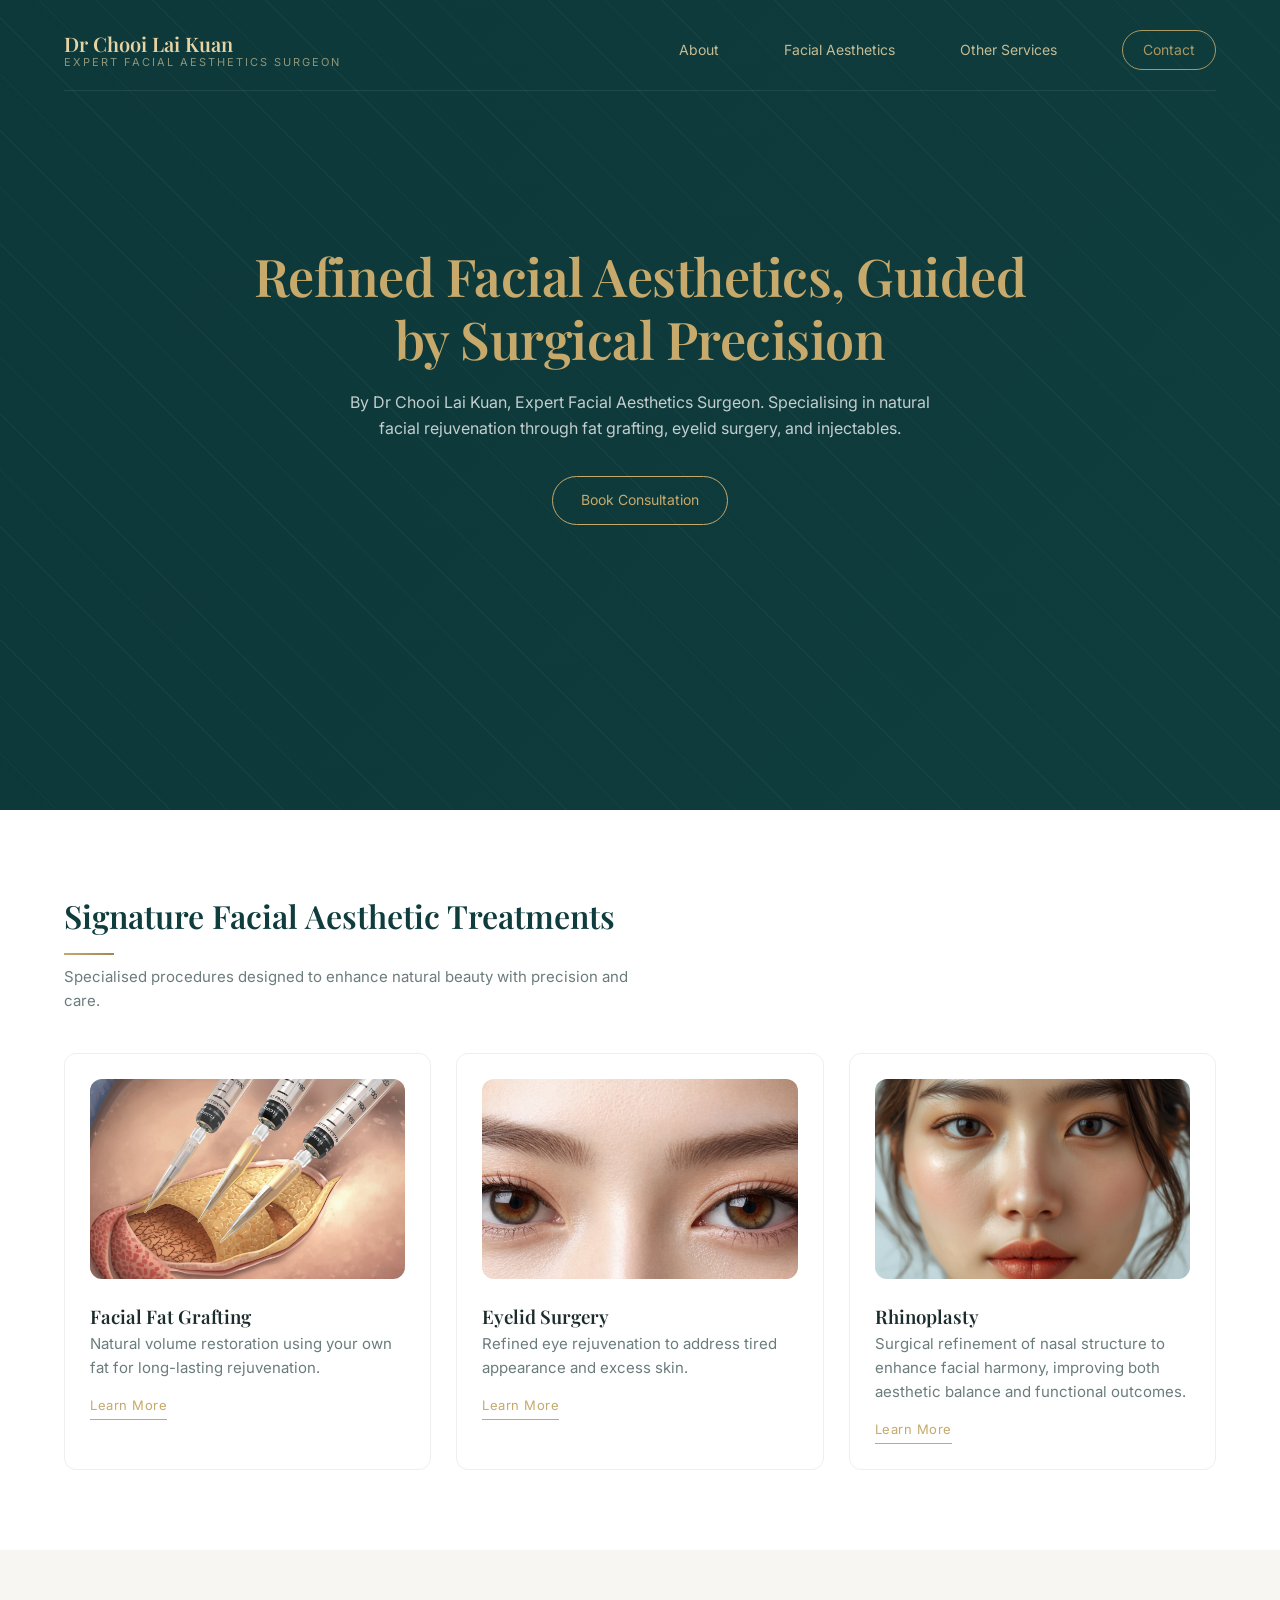
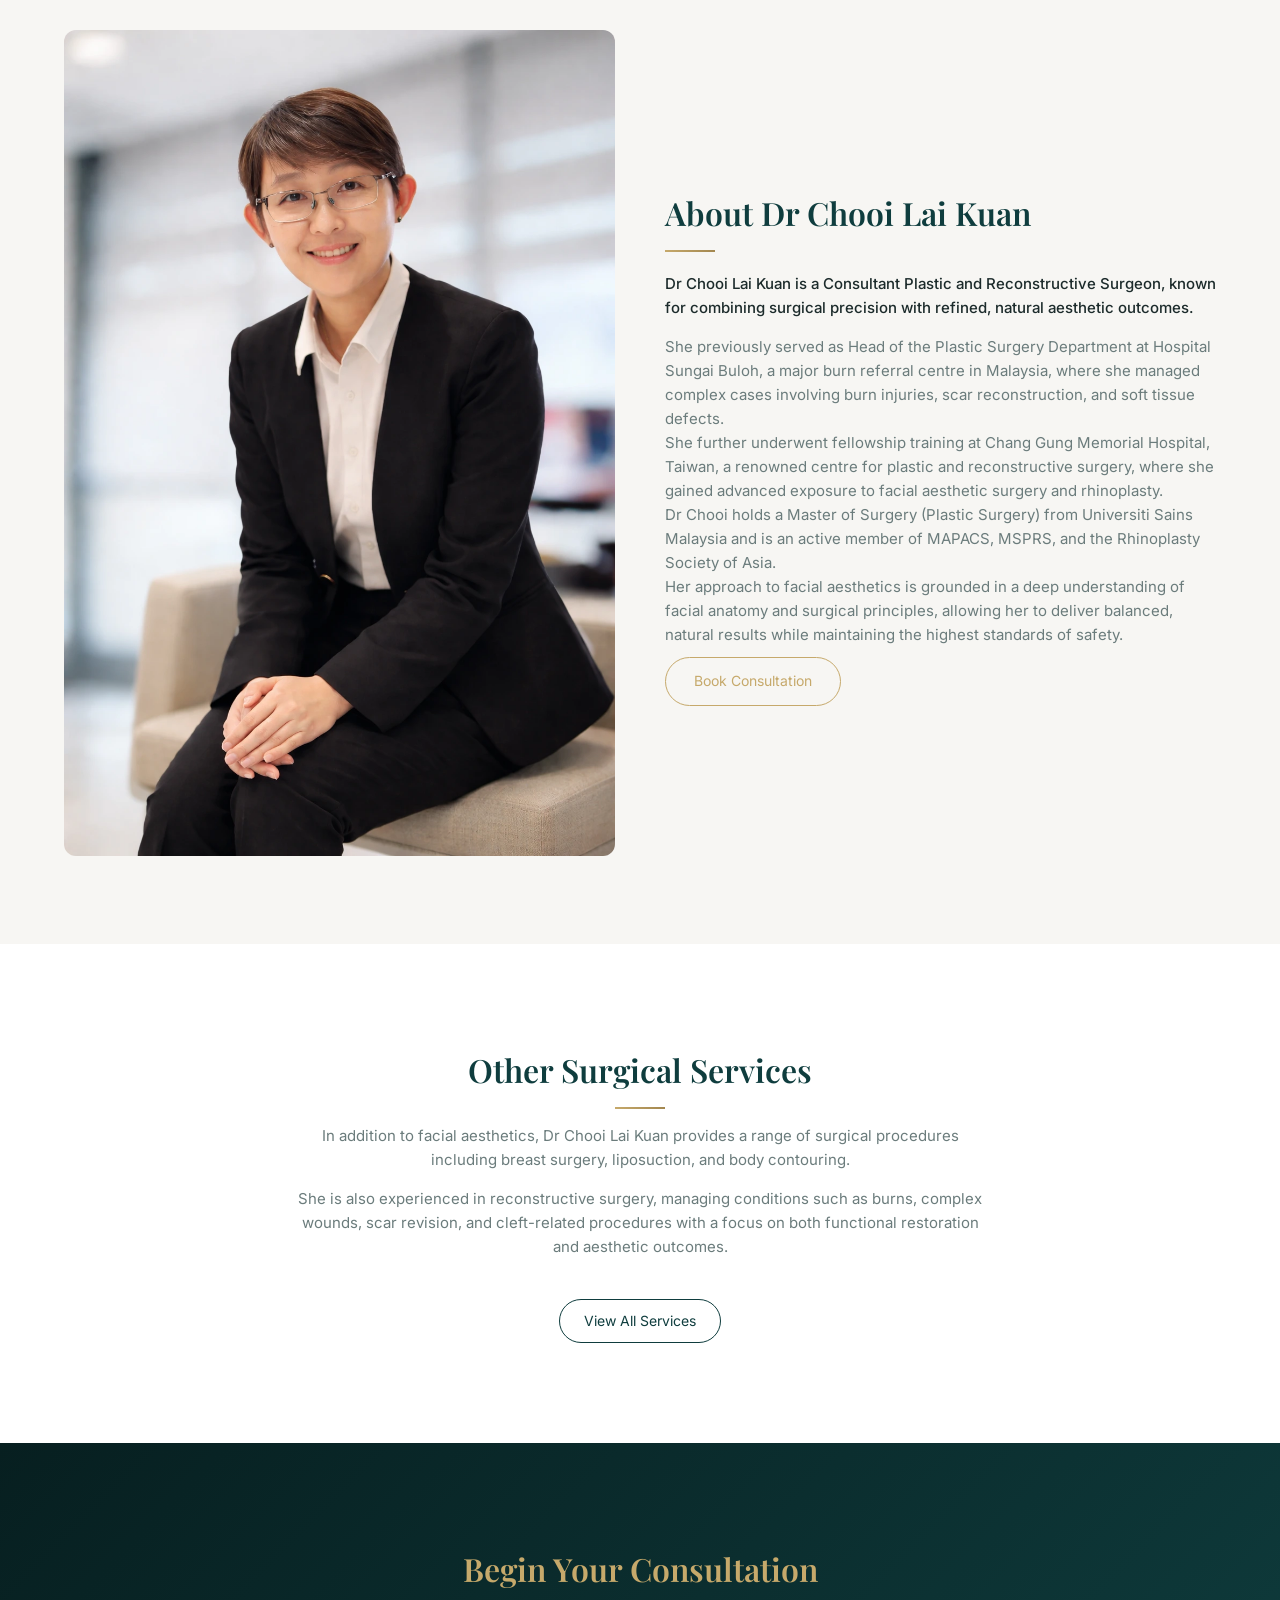
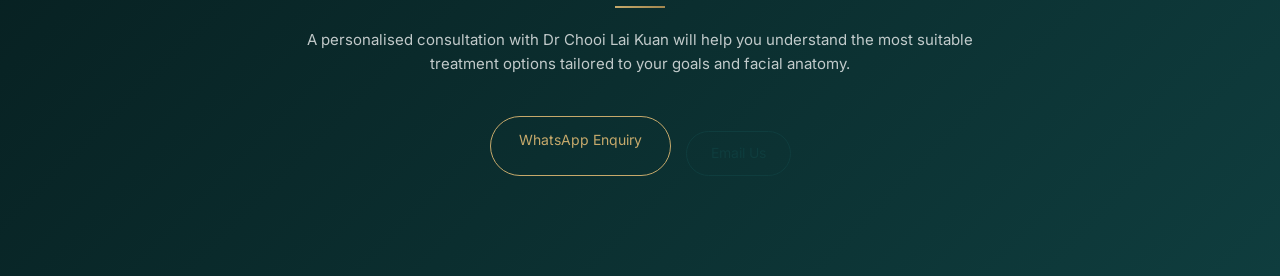
==== index.html @ 2c43bcfa "Update index.html" ====
<!DOCTYPE html>
<html lang="en">
<head>
  <meta charset="UTF-8">
  <meta name="viewport" content="width=device-width, initial-scale=1.0">

  <title>Dr Chooi Lai Kuan | Facial Aesthetics Surgeon</title>

  <!-- Google Fonts -->
  <link href="https://fonts.googleapis.com/css2?family=Playfair+Display:wght@600;700&family=Inter:wght@300;400;500;600&display=swap" rel="stylesheet">

  <!-- CSS -->
  <link rel="stylesheet" href="style.css">
</head>

<body>

  <!-- ===== NAVBAR ===== -->
  <header class="navbar">
  <div class="container nav-inner">

    <div class="logo">
      <span class="brand-name">Dr Chooi Lai Kuan</span>
      <span class="brand-title">Expert Facial Aesthetics Surgeon</span>
    </div>

    <nav class="nav-links">
      <a href="#about">About</a>
      <a href="#facial">Facial Aesthetics</a>
      <a href="#services">Other Services</a>
      <a href="#contact" class="nav-btn">Contact</a>
    </nav>

  </div>
</header>

  <!-- ===== HERO ===== -->
  <section class="hero">
    <div class="container hero-content">
      <h1>Refined Facial Aesthetics, Guided by Surgical Precision</h1>
      <p>
        By Dr Chooi Lai Kuan, Expert Facial Aesthetics Surgeon. 
        Specialising in natural facial rejuvenation through fat grafting, 
        eyelid surgery, and injectables.
      </p>
      <a href="#contact" class="btn">Book Consultation</a>
    </div>
  </section>

  <!-- ===== SIGNATURE TREATMENTS ===== -->
  <section class="section section-light" id="facial">
    <div class="container">

      <h2>Signature Facial Aesthetic Treatments</h2>
      <p class="section-subtitle">
        Specialised procedures designed to enhance natural beauty with precision and care.
      </p>

      <div class="services">

        <div class="service-card">
<img src="AZ1wItv1YDgEQt5_IeDajw-AZ1wItv14oSm-Ntc1HdIjg.webp" class="img-fat">
          <h3>Facial Fat Grafting</h3>
          <p>Natural volume restoration using your own fat for long-lasting rejuvenation.</p>
            <a href="fatgraft.html" class="service-btn">Learn More</a>
        </div>

        <div class="service-card">
<img src="8EC9A2B1-2097-463C-82BF-CA7E95CD56A9.webp" 
     alt="Eyelid Surgery" 
     class="img-eyelid">
          <h3>Eyelid Surgery</h3>
          <p>Refined eye rejuvenation to address tired appearance and excess skin.</p>
            <a href="eyelid.html" class="service-btn">Learn More</a>
        </div>

        <div class="service-card">
  <img src="Asian female model nose.webp.png" alt="Rhinoplasty">

  <h3>Rhinoplasty</h3>

  <p>
    Surgical refinement of nasal structure to enhance facial harmony, 
    improving both aesthetic balance and functional outcomes.
  </p>

  <a href="rhinoplasty.html" class="service-btn">Learn More</a>
</div>

      </div>

    </div>
  </section>

<section class="section section-soft" id="about">
  <div class="container doctor-section">

    <div class="doctor-image">
      <img src="225BFDF0-3AAA-4766-9A1F-D3FA7B750352.webp" alt="Dr Chooi Lai Kuan">
    </div>

    <div class="doctor-content">
      <h2>About Dr Chooi Lai Kuan</h2>

<p class="doctor-intro">
  Dr Chooi Lai Kuan is a Consultant Plastic and Reconstructive Surgeon, 
  known for combining surgical precision with refined, natural aesthetic outcomes.
</p>

<p>
  She previously served as Head of the Plastic Surgery Department at Hospital 
  Sungai Buloh, a major burn referral centre in Malaysia, where she managed 
  complex cases involving burn injuries, scar reconstruction, and soft tissue defects.
</p>

<p>
  She further underwent fellowship training at Chang Gung Memorial Hospital, Taiwan, 
  a renowned centre for plastic and reconstructive surgery, where she gained advanced 
  exposure to facial aesthetic surgery and rhinoplasty.
</p>

<p>
  Dr Chooi holds a Master of Surgery (Plastic Surgery) from Universiti Sains Malaysia 
  and is an active member of MAPACS, MSPRS, and the Rhinoplasty Society of Asia.
</p>

<p>
  Her approach to facial aesthetics is grounded in a deep understanding of facial 
  anatomy and surgical principles, allowing her to deliver balanced, natural results 
  while maintaining the highest standards of safety.
</p>

      <a href="#contact" class="btn">Book Consultation</a>
    </div>

  </div>
</section>

<section class="section section-light" id="services">
  <div class="container">

    <h2>Other Surgical Services</h2>

    <p class="section-subtitle">
      In addition to facial aesthetics, Dr Chooi Lai Kuan provides a range of 
      surgical procedures including breast surgery, liposuction, and body contouring.
    </p>

    <p class="section-subtitle">
      She is also experienced in reconstructive surgery, managing conditions such as 
      burns, complex wounds, scar revision, and cleft-related procedures with a focus 
      on both functional restoration and aesthetic outcomes.
    </p>

    <a href="services.html" class="btn-outline">View All Services</a>

  </div>
</section>

  <section class="cta-section" id="contact">
  <div class="container cta-content">

    <h2>Begin Your Consultation</h2>

    <p>
      A personalised consultation with Dr Chooi Lai Kuan will help you understand 
      the most suitable treatment options tailored to your goals and facial anatomy.
    </p>

    <div class="cta-buttons">
<a href="https://wa.me/60182432682" class="btn">WhatsApp Enquiry</a>
      <a href="mailto:clinic@email.com" class="btn-outline">Email Us</a>
    </div>

  </div>
</section>

  
</body>
</html>
---- style.css ----
/* =========================
   GLOBAL RESET
========================= */
* {
  margin: 0;
  padding: 0;
  box-sizing: border-box;
}

body {
  font-family: 'Inter', sans-serif;
  color: #2b2b2b;
  background-color: #faf9f7;
  line-height: 1.6;
}

/* =========================
   COLOR SYSTEM
========================= */
:root {
  --primary: #0f3d3e;   /* dark teal */
  --accent: #c6a96b;    /* soft gold */
  --accent-dark: #a3874f;
  --secondary: #f7f6f3; /* warm light background */
  --text-dark: #1c2b2b;
  --text-light: #6b7c7c;
  --white: #ffffff;
}

/* =========================
   TYPOGRAPHY
========================= */
h1, h2, h3 {
  font-family: 'Playfair Display', serif;
  font-weight: 600;
  color: var(--text-dark);
}

h1 {
  font-size: 42px;
  letter-spacing: -0.5px;
}

h2 {
  font-family: 'Playfair Display', serif;
  font-size: 32px;
  font-weight: 600;
  color: var(--primary);
  margin-bottom: 10px;
  position: relative;
}

h2::after {
  content: "";
  width: 50px;
  height: 2px;
  background: linear-gradient(90deg, #c6a96b, #a3874f);
  display: block;
  margin-top: 12px;
}

p {
  font-size: 15px;
  color: var(--text-light);
}

/* =========================
   CONTAINER
========================= */
.container {
  width: 90%;
  max-width: 1200px;
  margin: auto;
}

/* =========================
   LOGO BRANDING
========================= */
.logo {
  display: flex;
  flex-direction: column;
  line-height: 1.2;
}

.brand-name {
  font-family: 'Playfair Display', serif;
  font-size: 20px;
  font-weight: 600;
}

.brand-title {
  font-size: 11px;
  letter-spacing: 2px;
  color: var(--text-light);
  text-transform: uppercase;
}



/* =========================
   NAVBAR (CLEAN VERSION)
========================= */
.navbar {
  position: absolute;
  top: 0;
  width: 100%;
  z-index: 10;
  padding: 10px 0;
}
/* NAV INNER */
.nav-inner {
  display: flex;
  align-items: center;
  justify-content: space-between;
  padding: 20px 0;
  border-bottom: 1px solid rgba(255,255,255,0.08);
}

/* LOGO */
.brand-name {
  color: #e5d3a3;
}

.brand-title {
  color: rgba(229,211,163,0.6);
}

/* PUSH NAV TO RIGHT */
.nav-links {
  margin-left: auto;
  display: flex;
  align-items: center;
  gap: 30px;
}
/* SPACING */
.nav-links a {
  margin-left: 35px;
  text-decoration: none;
  font-size: 14px;
  color: #e5d3a3;
  position: relative;
  transition: 0.3s;
     opacity: 0.85;
}

.nav-btn {
  padding: 8px 20px;
  border: 1px solid #c6a96b;
  border-radius: 25px;
  color: #c6a96b !important;
}


.nav-btn:hover {
  background: #c6a96b;
  color: #0f3d3e !important;
}

/* HOVER LINE */
.nav-links a::after {
  content: "";
  position: absolute;
  width: 0;
  height: 1px;
  background: #c6a96b;
  bottom: -5px;
  left: 0;
  transition: 0.3s;
}

.nav-links a:hover::after {
  width: 100%;
}
   .nav-links a:hover {
  color: #c6a96b;
  opacity: 1;
}

/* =========================
   HERO SECTION
========================= */

.hero {
  position: relative;
  height: 90vh;
  background: linear-gradient(
    135deg,
    #071f20,
    #0f3d3e
  );
  display: flex;
  align-items: center;
  justify-content: center; /* ADD THIS */
  text-align: center;      /* ADD THIS */
}

.hero::before {
  content: "";
  position: absolute;
  width: 100%;
  height: 100%;
  background: linear-gradient(
    rgba(15, 61, 62, 0.85),
    rgba(15, 61, 62, 0.75)
  );
  top: 0;
  left: 0;
  z-index: 1;
}

.hero::after {
  content: "";
  position: absolute;
  width: 100%;
  height: 100%;
  background: repeating-linear-gradient(
    45deg,
    rgba(255,255,255,0.03),
    rgba(255,255,255,0.03) 1px,
    transparent 1px,
    transparent 40px
  );
  top: 0;
  left: 0;
  z-index: 2;
}

.hero-content {
  position: relative;
  z-index: 3;
  max-width: 800px;
  margin: 0 auto;
  transform: translateY(-20px);
}

.hero h1 {
  color: #c6a96b;
  font-size: 52px;
  line-height: 1.2;
  margin-bottom: 20px;
}

.hero p {
  color: rgba(255,255,255,0.75);
  font-size: 16px;
  max-width: 600px;
  margin: 0 auto 25px;
}

@keyframes fadeUp {
  from {
    opacity: 0;
    transform: translateY(20px);
  }
  to {
    opacity: 1;
    transform: translateY(0);
  }
}

/* =========================
   BUTTONS
========================= */
.btn {
  display: inline-block;
  padding: 12px 28px;
  border: 1px solid #c6a96b;
  color: #c6a96b;
  text-decoration: none;
  border-radius: 30px;
  font-size: 14px;
  transition: 0.3s ease;
  margin-top: 10px;
}
.btn:hover {
  background: #c6a96b;
  color: #0f3d3e;
}
.btn-outline {
  display: inline-block;
  margin-top: 25px;
  padding: 10px 24px;
  border: 1px solid var(--primary);
  color: var(--primary);
  text-decoration: none;
  border-radius: 25px;
  font-size: 14px;
  transition: 0.3s;
}

.btn-outline:hover {
  background: var(--primary);
  color: white;
}

/* =========================
   SECTION
========================= */
.section {
  padding: 80px 0;
}

.section-light {
  background: var(--white);
}

.section-soft {
  background: var(--secondary);
}

.section-subtitle {
  max-width: 600px;
  margin-top: 10px;
  color: var(--text-light);
}

.doctor-section {
  display: grid;
  grid-template-columns: 1fr 1fr;
  gap: 50px;
  align-items: center;
}

/* IMAGE */
.doctor-image img {
  width: 100%;
  border-radius: 12px;
}

/* TEXT */
.doctor-content h2 {
  margin-bottom: 20px;
}

.doctor-intro {
  font-weight: 500;
  color: var(--text-dark);
  margin-bottom: 15px;
}

/* =========================
   SERVICES
========================= */
.services {
  display: grid;
  grid-template-columns: repeat(3, 1fr);
  gap: 25px;
  margin-top: 40px;
}

.service-card {
  background: white;
  padding: 25px;
  border-radius: 12px;
  transition: all 0.3s ease;
  border: 1px solid #eee;
  cursor: pointer;
  overflow: hidden;
  text-align: left;
}

.service-card h3 {
  margin-top: 15px;
}

.service-card:hover {
  transform: translateY(-5px);
     box-shadow: 0 10px 30px rgba(0,0,0,0.05);
}

.service-card img {
  width: 100%;
  height: 200px;
  object-fit: cover;
  border-radius: 12px;
}

.img-eyelid {
  object-position: center 35%;
  height: 180px;
}

.img-fat {
  object-position: center;
}

#services {
  text-align: center;
  padding: 100px 0;
}

#services .section-subtitle {
  max-width: 700px;
  margin: 15px auto;
}

.service-btn {
  display: inline-block;
  margin-top: 15px;
  font-size: 13px;
  letter-spacing: 0.5px;
  color: #c6a96b;
  text-decoration: none;
  border-bottom: 1px solid #c6a96b;
  padding-bottom: 3px;
  transition: 0.3s;
}

.service-btn:hover {
  opacity: 0.7;
}

#services .btn-outline {
  display: inline-block;
  margin-top: 25px;
}
#services .container {
  text-align: center;
}

#services h2::after {
  margin-left: auto;
  margin-right: auto;
}

#services p {
  max-width: 700px;
  margin-left: auto;
  margin-right: auto;
}

.service-link {
  text-decoration: none;
  color: inherit;
  display: block;
}

/* HOVER EFFECT (premium feel) */
.service-link:hover .service-card {
  transform: translateY(-6px);
  box-shadow: 0 15px 35px rgba(0,0,0,0.08);
}

/* =========================
   IMAGE CARD (Before/After)
========================= */
.image-card img {
  width: 100%;
  border-radius: 12px;
}

/* =========================
   TESTIMONIALS
========================= */
.testimonial {
  background: white;
  padding: 25px;
  border-radius: 12px;
  font-style: italic;
}

.cta-section {
  background: linear-gradient(135deg, #071f20, #0f3d3e);
  padding: 100px 0;
  text-align: center;
  color: white;
}

.cta-content {
  max-width: 700px;
  margin: auto;
}

.cta-section h2 {
  color: #c6a96b;
}

.cta-section h2::after {
  margin-left: auto;
  margin-right: auto;
}

.cta-section p {
  color: rgba(255,255,255,0.75);
  margin: 20px 0 30px;
}

/* BUTTON GROUP */
.cta-buttons {
  display: flex;
  justify-content: center;
  gap: 15px;
  flex-wrap: wrap;
}

@media (max-width: 768px) {

  /* HERO TEXT */
  .hero h1 {
    font-size: 32px;
  }

  .hero p {
    font-size: 14px;
  }

  /* NAVBAR */
  .nav-inner {
    flex-direction: column;
    gap: 10px;
  }

  .nav-links {
    flex-wrap: wrap;
    justify-content: center;
    gap: 15px;
  }

  .nav-links a {
    margin-left: 0;
  }

  /* SERVICES → STACK */
  .services {
    grid-template-columns: 1fr;
  }

  /* ABOUT SECTION → STACK */
  .doctor-section {
    grid-template-columns: 1fr;
    gap: 30px;
  }

  /* IMAGE SIZE */
  .service-card img {
    height: 180px;
  }

  /* SECTION SPACING */
  .section {
    padding: 60px 0;
  }

}

@media (max-width: 480px) {

  .hero h1 {
    font-size: 26px;
  }

  .hero-content {
    padding: 0 10px;
  }

  h2 {
    font-size: 24px;
  }

  .btn, .btn-outline {
    font-size: 13px;
    padding: 10px 20px;
  }

}

/* =========================
   FOOTER
========================= */
.footer {
  padding: 40px 0;
  text-align: center;
  font-size: 13px;
  background: #f4f2ef;
}
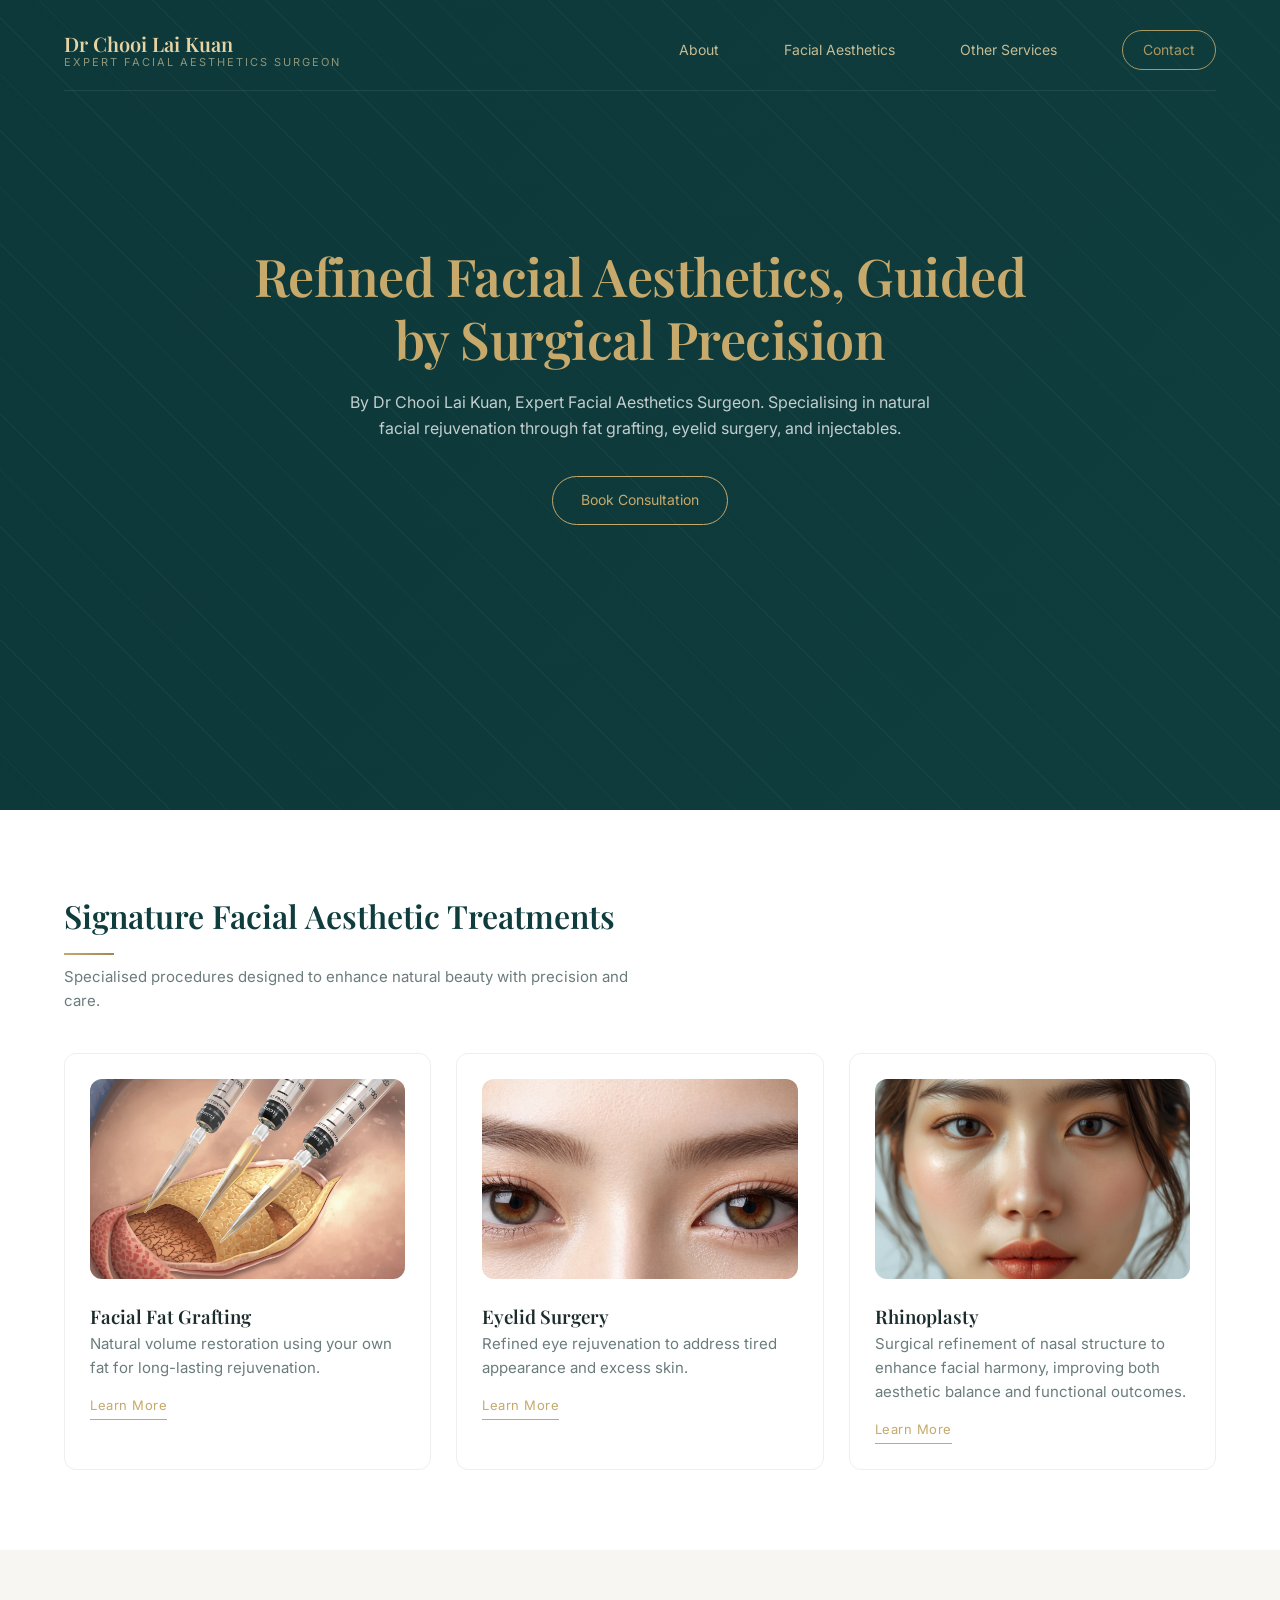
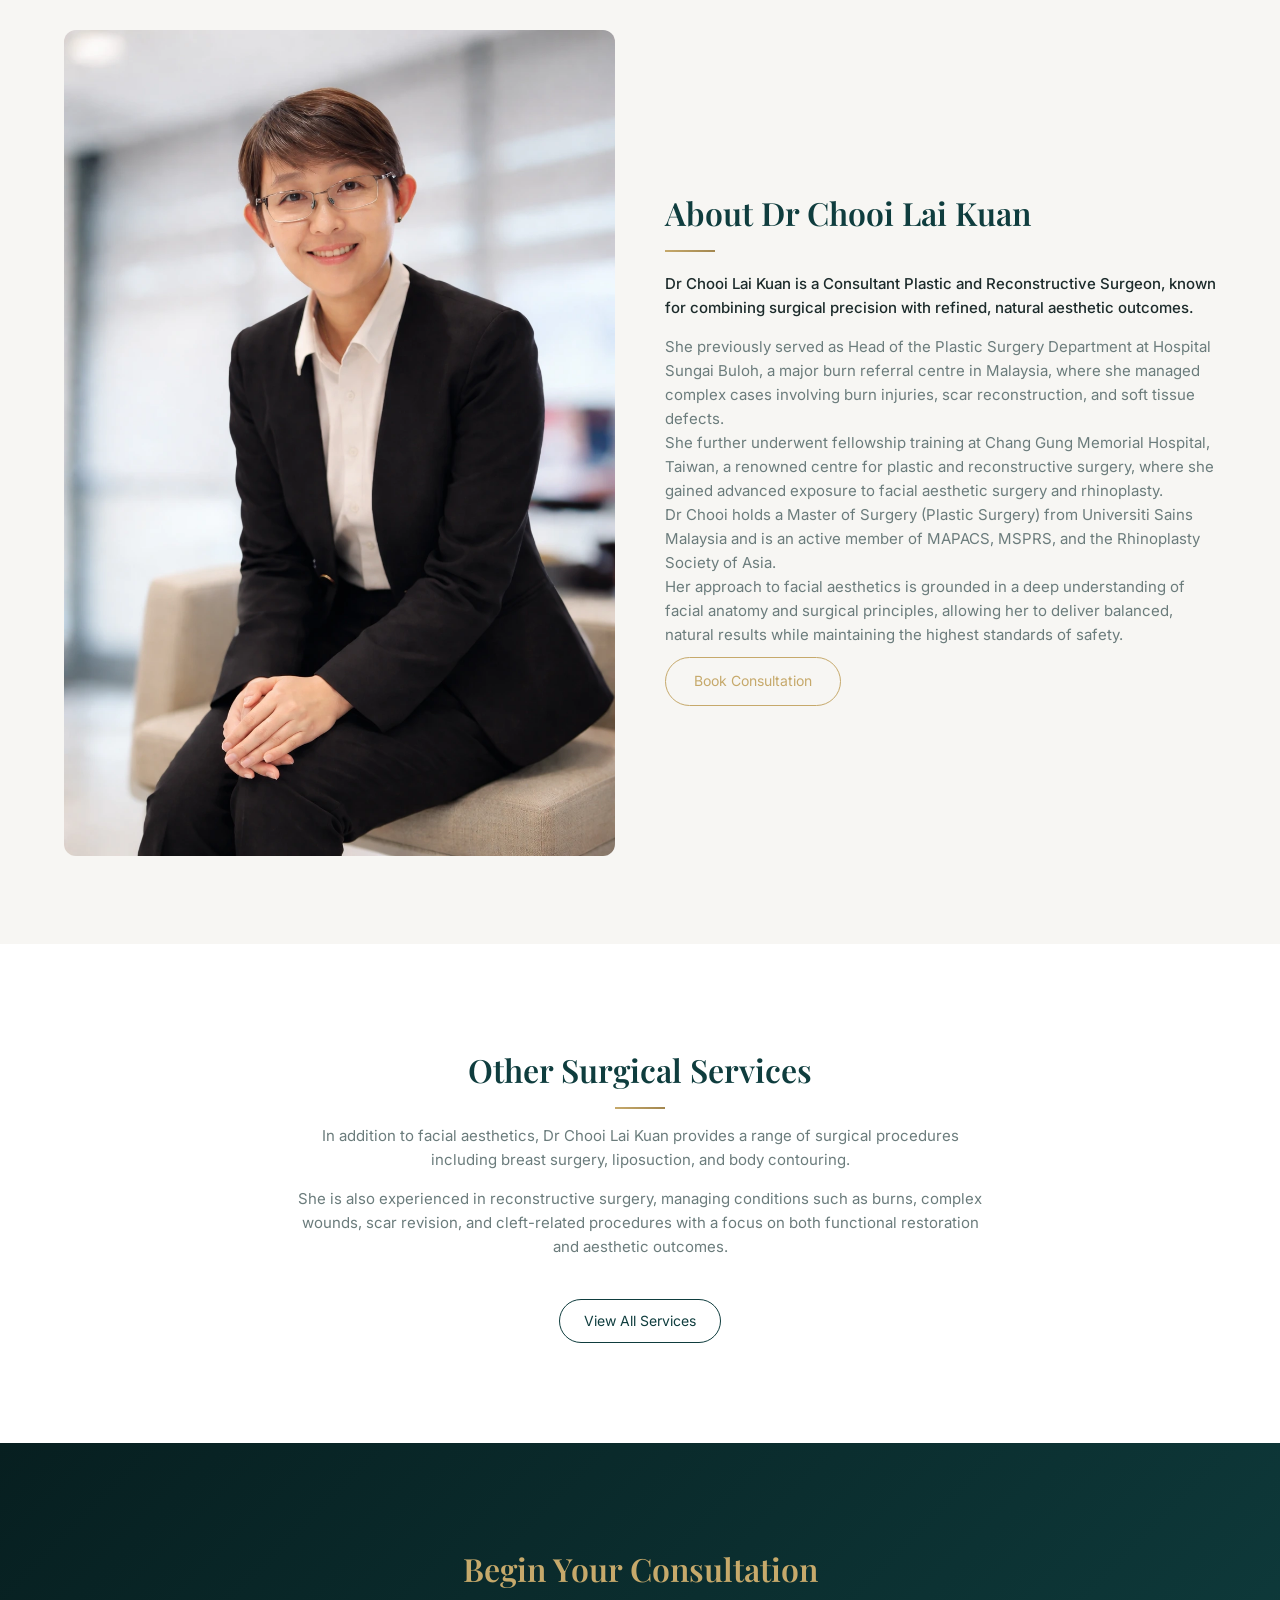
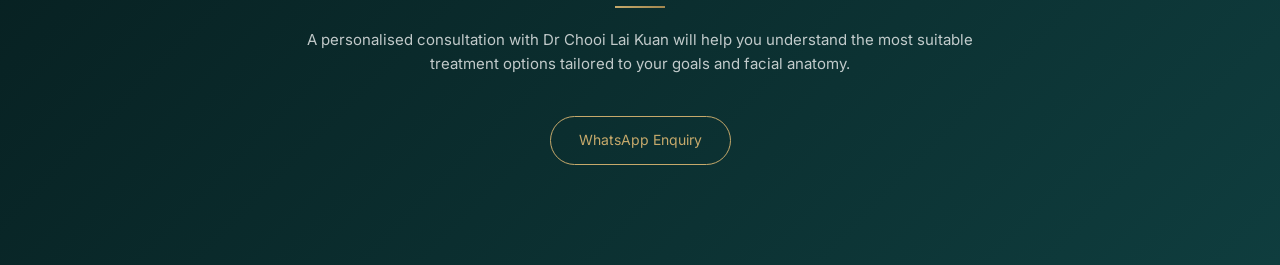
==== commit 91ca1806: "Update index.html" ====
--- a/index.html
+++ b/index.html
@@ -169,7 +169,6 @@
 
     <div class="cta-buttons">
 <a href="https://wa.me/60182432682" class="btn">WhatsApp Enquiry</a>
-      <a href="mailto:clinic@email.com" class="btn-outline">Email Us</a>
     </div>
 
   </div>
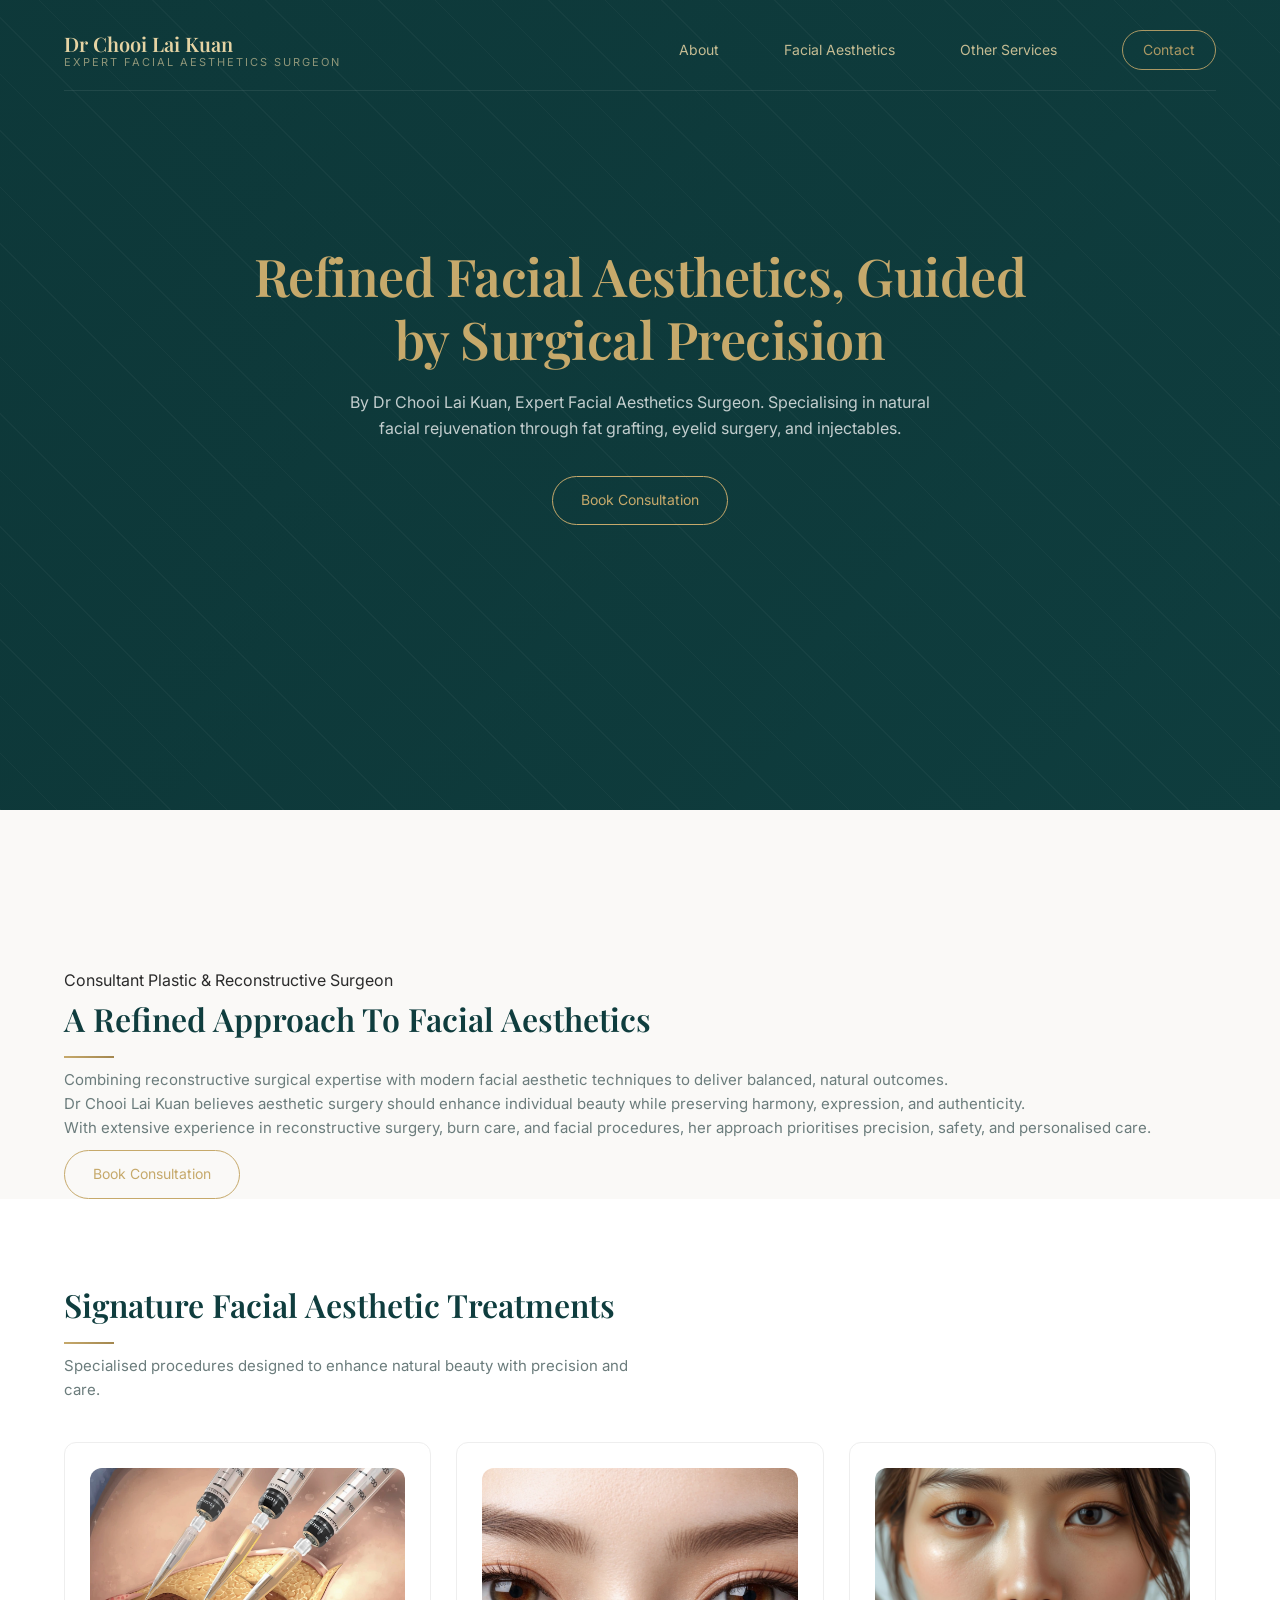
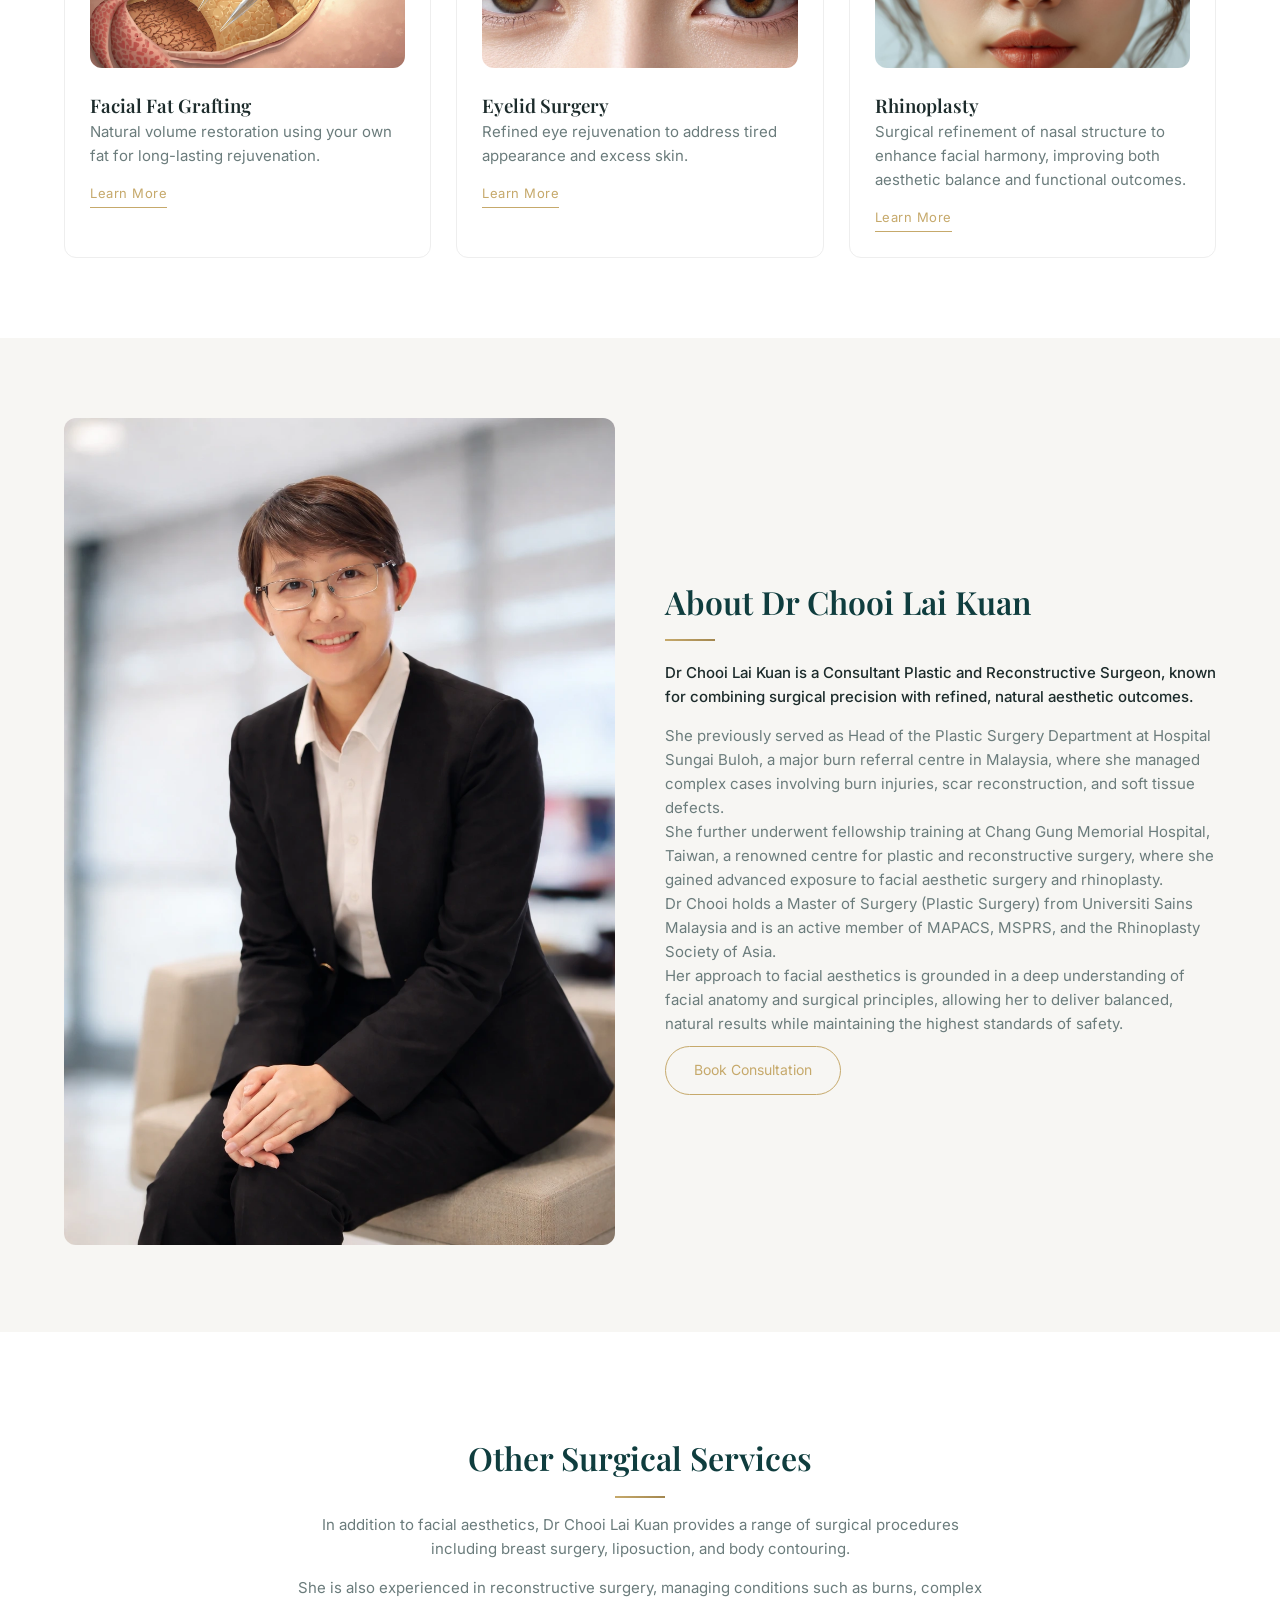
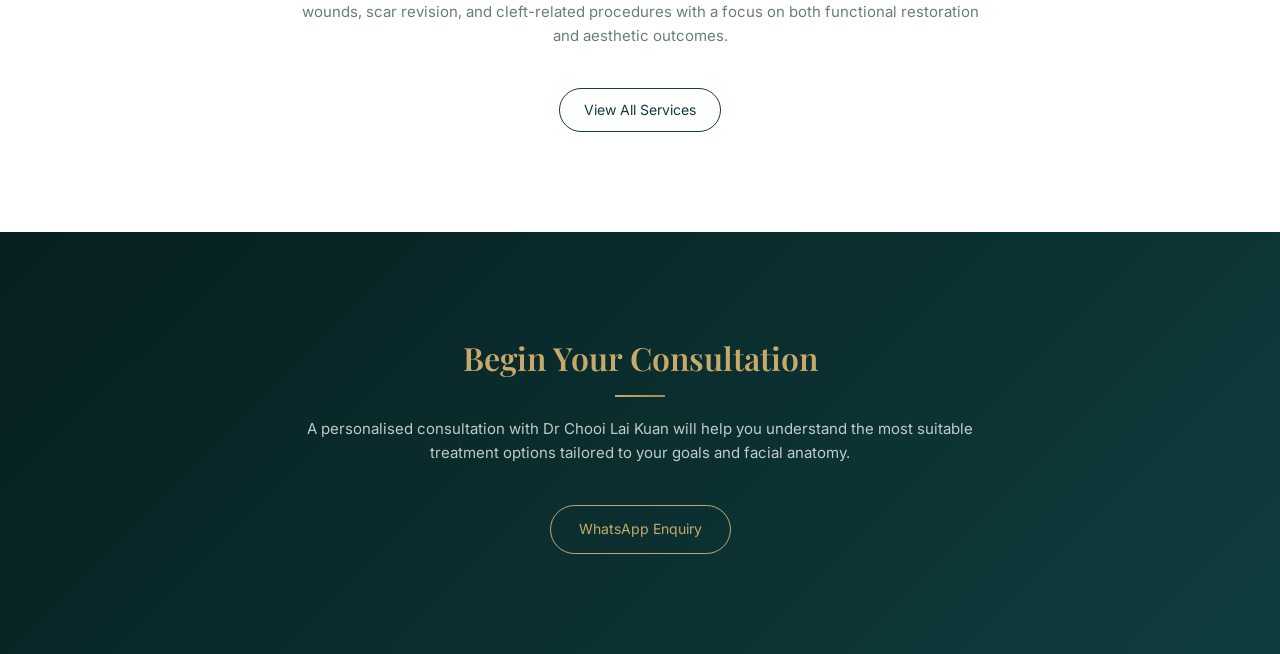
==== commit 744801a0: "Update index.html" ====
--- a/index.html
+++ b/index.html
@@ -47,6 +47,54 @@
     </div>
   </section>
 
+  <!-- ===== INTRO VIDEO SECTION ===== -->
+<section class="intro-video-section">
+
+  <div class="container intro-video-grid">
+
+    <!-- VIDEO -->
+    <div class="intro-video-wrapper">
+
+      <video autoplay muted loop playsinline>
+        <source src="meet-dr-chooi.mp4" type="video/mp4">
+      </video>
+
+    </div>
+
+    <!-- CONTENT -->
+    <div class="intro-video-content">
+
+      <span class="intro-tag">
+        Consultant Plastic & Reconstructive Surgeon
+      </span>
+
+      <h2>
+        A Refined Approach To
+        Facial Aesthetics
+      </h2>
+
+      <p class="intro-highlight">
+        Combining reconstructive surgical expertise with modern facial aesthetic techniques to deliver balanced, natural outcomes.
+      </p>
+
+      <p>
+        Dr Chooi Lai Kuan believes aesthetic surgery should enhance individual beauty while preserving harmony, expression, and authenticity.
+      </p>
+
+      <p>
+        With extensive experience in reconstructive surgery, burn care, and facial procedures, her approach prioritises precision, safety, and personalised care.
+      </p>
+
+      <a href="#contact" class="btn">
+        Book Consultation
+      </a>
+
+    </div>
+
+  </div>
+
+</section>
+
   <!-- ===== SIGNATURE TREATMENTS ===== -->
   <section class="section section-light" id="facial">
     <div class="container">
--- a/style.css
+++ b/style.css
@@ -440,7 +440,32 @@
   transform: translateY(-6px);
   box-shadow: 0 15px 35px rgba(0,0,0,0.08);
 }
-
+.fat-image {
+  text-align: center;
+  margin: 40px 0 50px;
+}
+
+.fat-image img {
+  width: 100%;
+  max-width: 700px; /* match grid width */
+  border-radius: 16px;
+  box-shadow: 0 15px 40px rgba(0,0,0,0.06);
+}
+
+.fat-grid {
+  display: grid;
+  grid-template-columns: repeat(2, 1fr);
+  gap: 20px;
+  max-width: 700px;
+  margin: 0 auto;
+}
+
+.fat-item {
+  background: white;
+  padding: 20px; /* slightly tighter */
+  border-radius: 12px;
+  border: 1px solid #eee;
+}
 /* =========================
    IMAGE CARD (Before/After)
 ========================= */
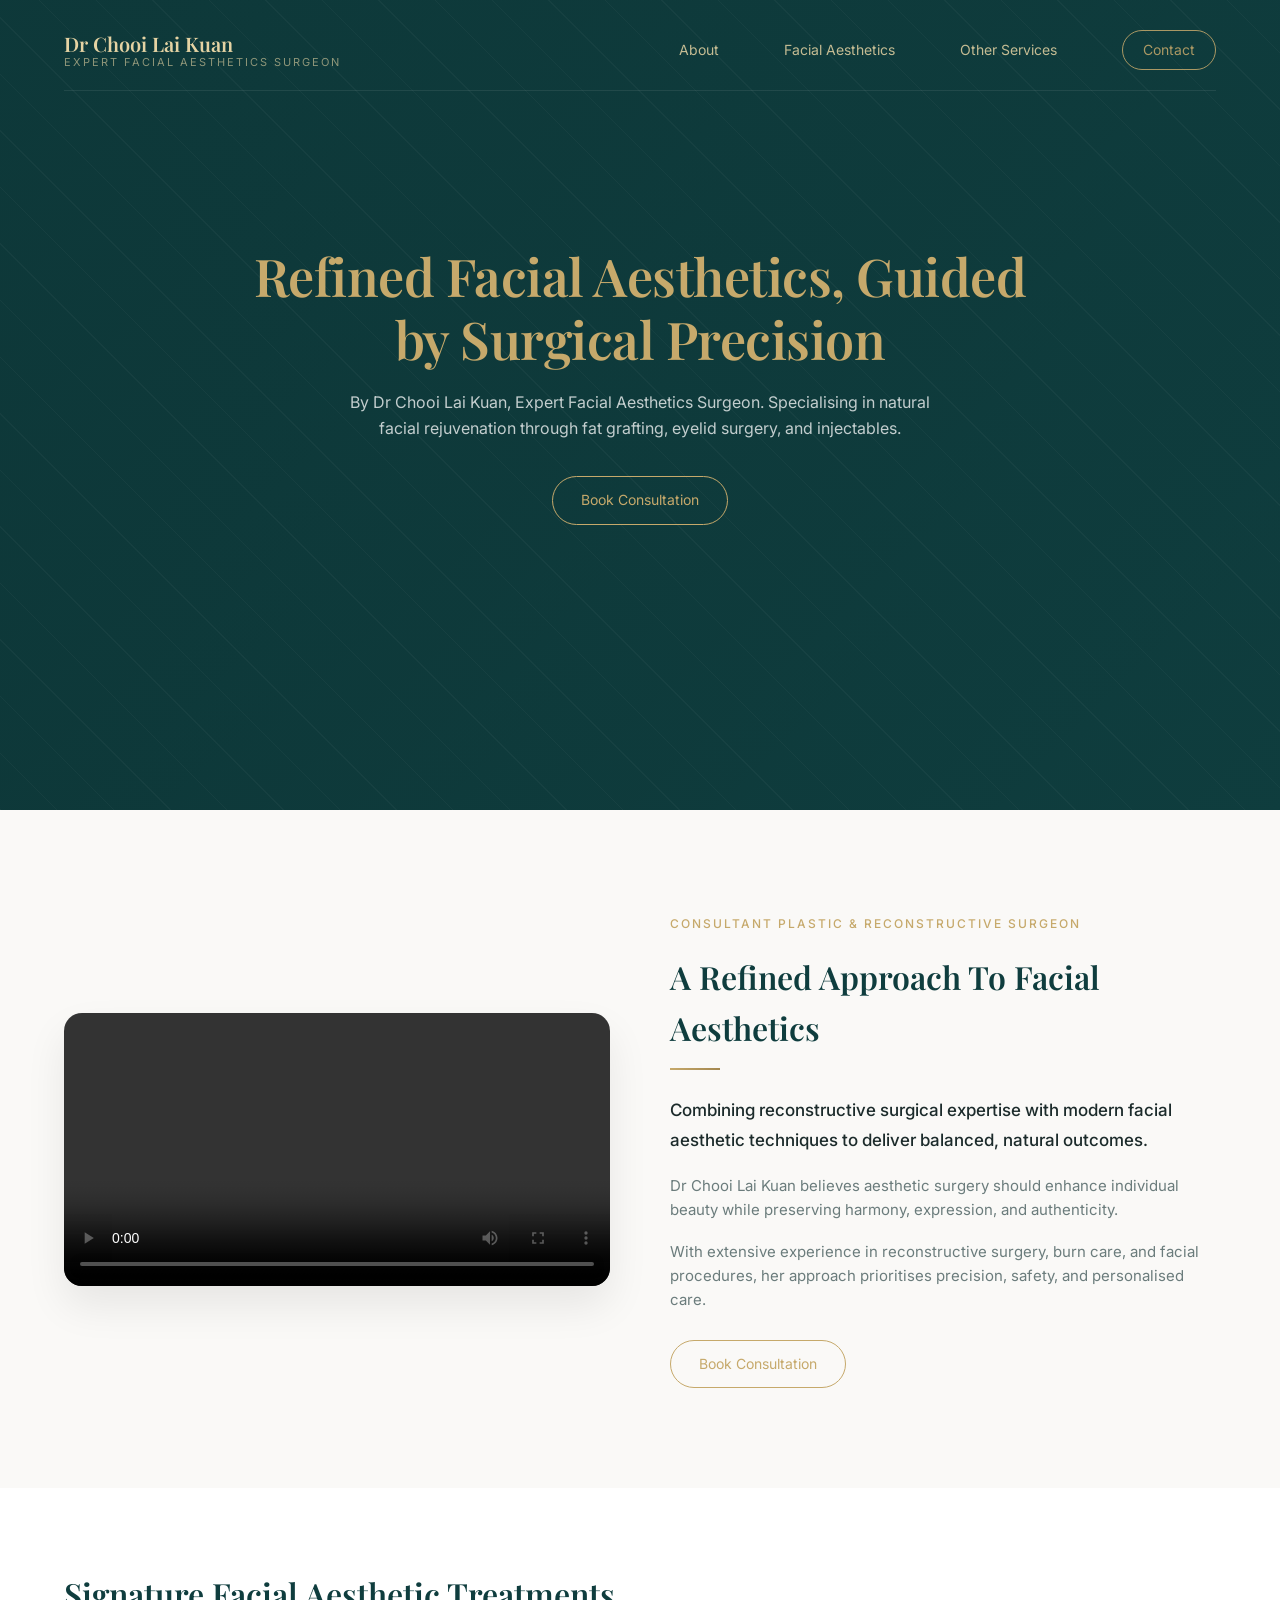
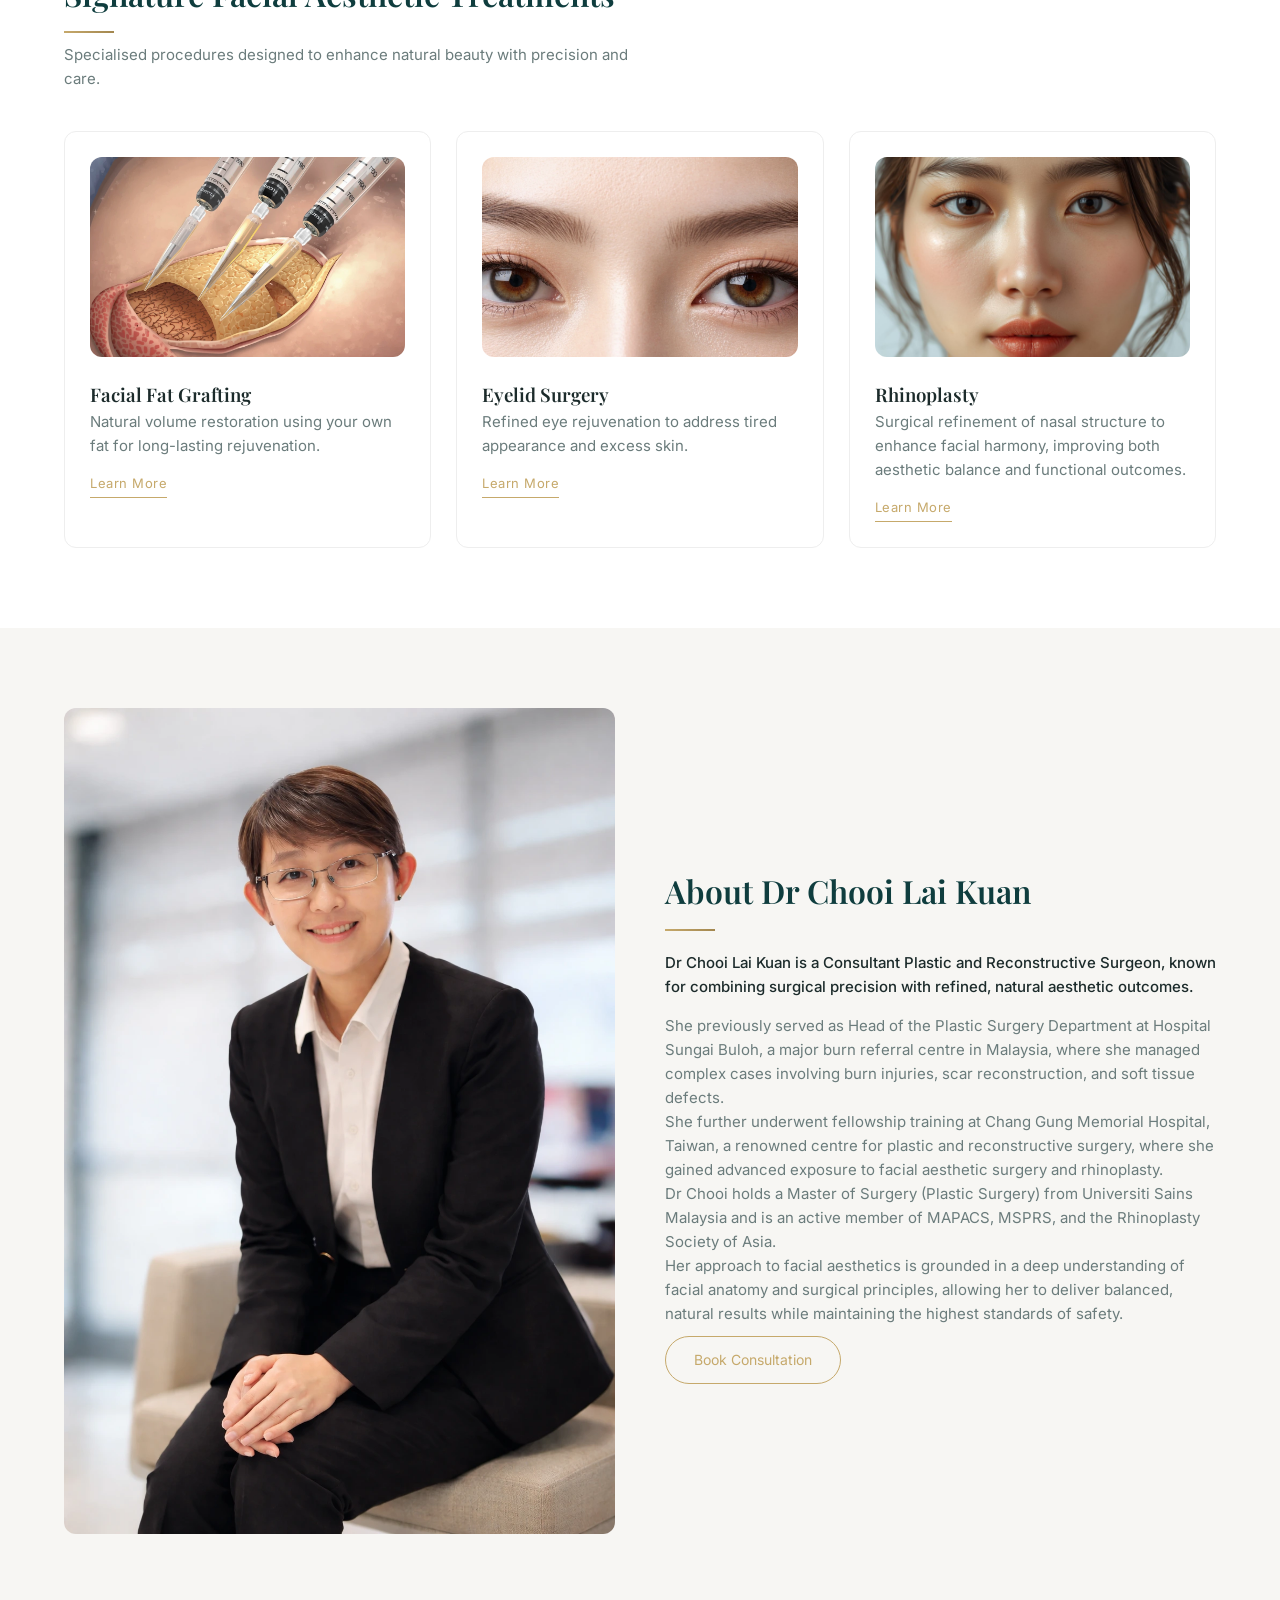
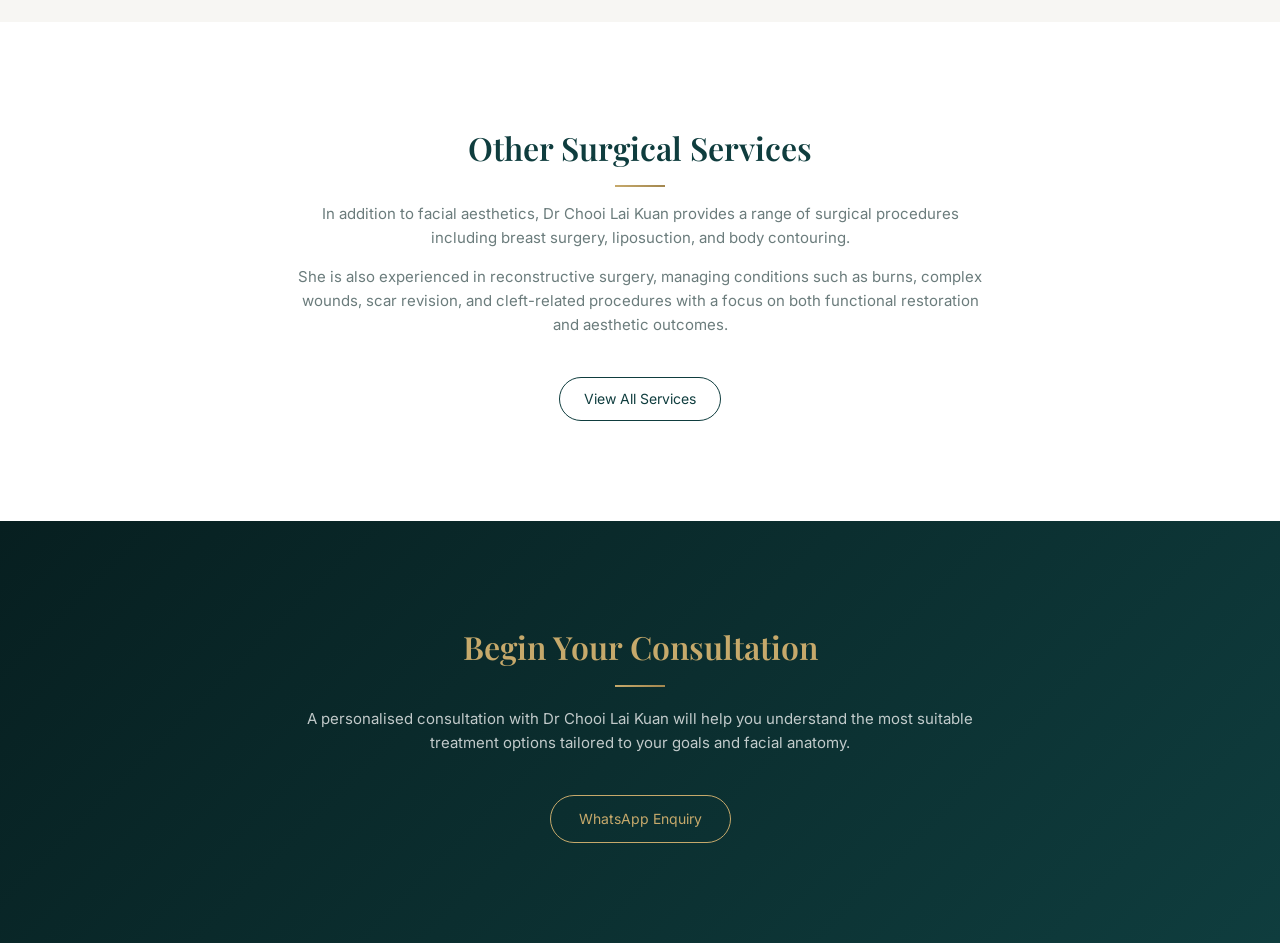
==== commit 1a76645d: "Update index.html" ====
--- a/index.html
+++ b/index.html
@@ -55,9 +55,11 @@
     <!-- VIDEO -->
     <div class="intro-video-wrapper">
 
-      <video autoplay muted loop playsinline>
-        <source src="meet-dr-chooi.mp4" type="video/mp4">
-      </video>
+      <video controls playsinline class="intro-video">
+
+    <source src="meet-dr-chooi.mp4" type="video/mp4">
+
+</video>
 
     </div>
 
--- a/style.css
+++ b/style.css
@@ -259,6 +259,95 @@
 }
 
 /* =========================
+   INTRO VIDEO SECTION
+========================= */
+
+.intro-video-section{
+  background:#faf9f7;
+  padding:100px 0;
+}
+
+.intro-video-grid{
+  display:grid;
+  grid-template-columns:1fr 1fr;
+  gap:60px;
+  align-items:center;
+}
+
+/* VIDEO */
+
+.intro-video-wrapper{
+  position:relative;
+}
+
+.intro-video-wrapper video{
+  width:100%;
+  border-radius:18px;
+  display:block;
+  box-shadow:0 20px 40px rgba(0,0,0,0.08);
+  object-fit:cover;
+}
+
+/* CONTENT */
+
+.intro-video-content h2{
+  margin-bottom:25px;
+  max-width:500px;
+}
+
+.intro-video-content h2::after{
+  margin-top:14px;
+}
+
+.intro-tag{
+  display:inline-block;
+  margin-bottom:18px;
+  font-size:12px;
+  letter-spacing:2px;
+  text-transform:uppercase;
+  color:#c6a96b;
+  font-weight:500;
+}
+
+.intro-highlight{
+  font-size:17px;
+  line-height:1.8;
+  color:#1c2b2b;
+  margin-bottom:20px;
+  font-weight:500;
+}
+
+.intro-video-content p{
+  margin-bottom:18px;
+  max-width:540px;
+}
+
+/* MOBILE */
+
+@media(max-width:768px){
+
+  .intro-video-grid{
+    grid-template-columns:1fr;
+    gap:40px;
+  }
+
+  .intro-video-content{
+    text-align:center;
+  }
+
+  .intro-video-content h2::after{
+    margin-left:auto;
+    margin-right:auto;
+  }
+
+  .intro-video-content p{
+    margin-left:auto;
+    margin-right:auto;
+  }
+
+}
+
+/* =========================
    BUTTONS
 ========================= */
 .btn {
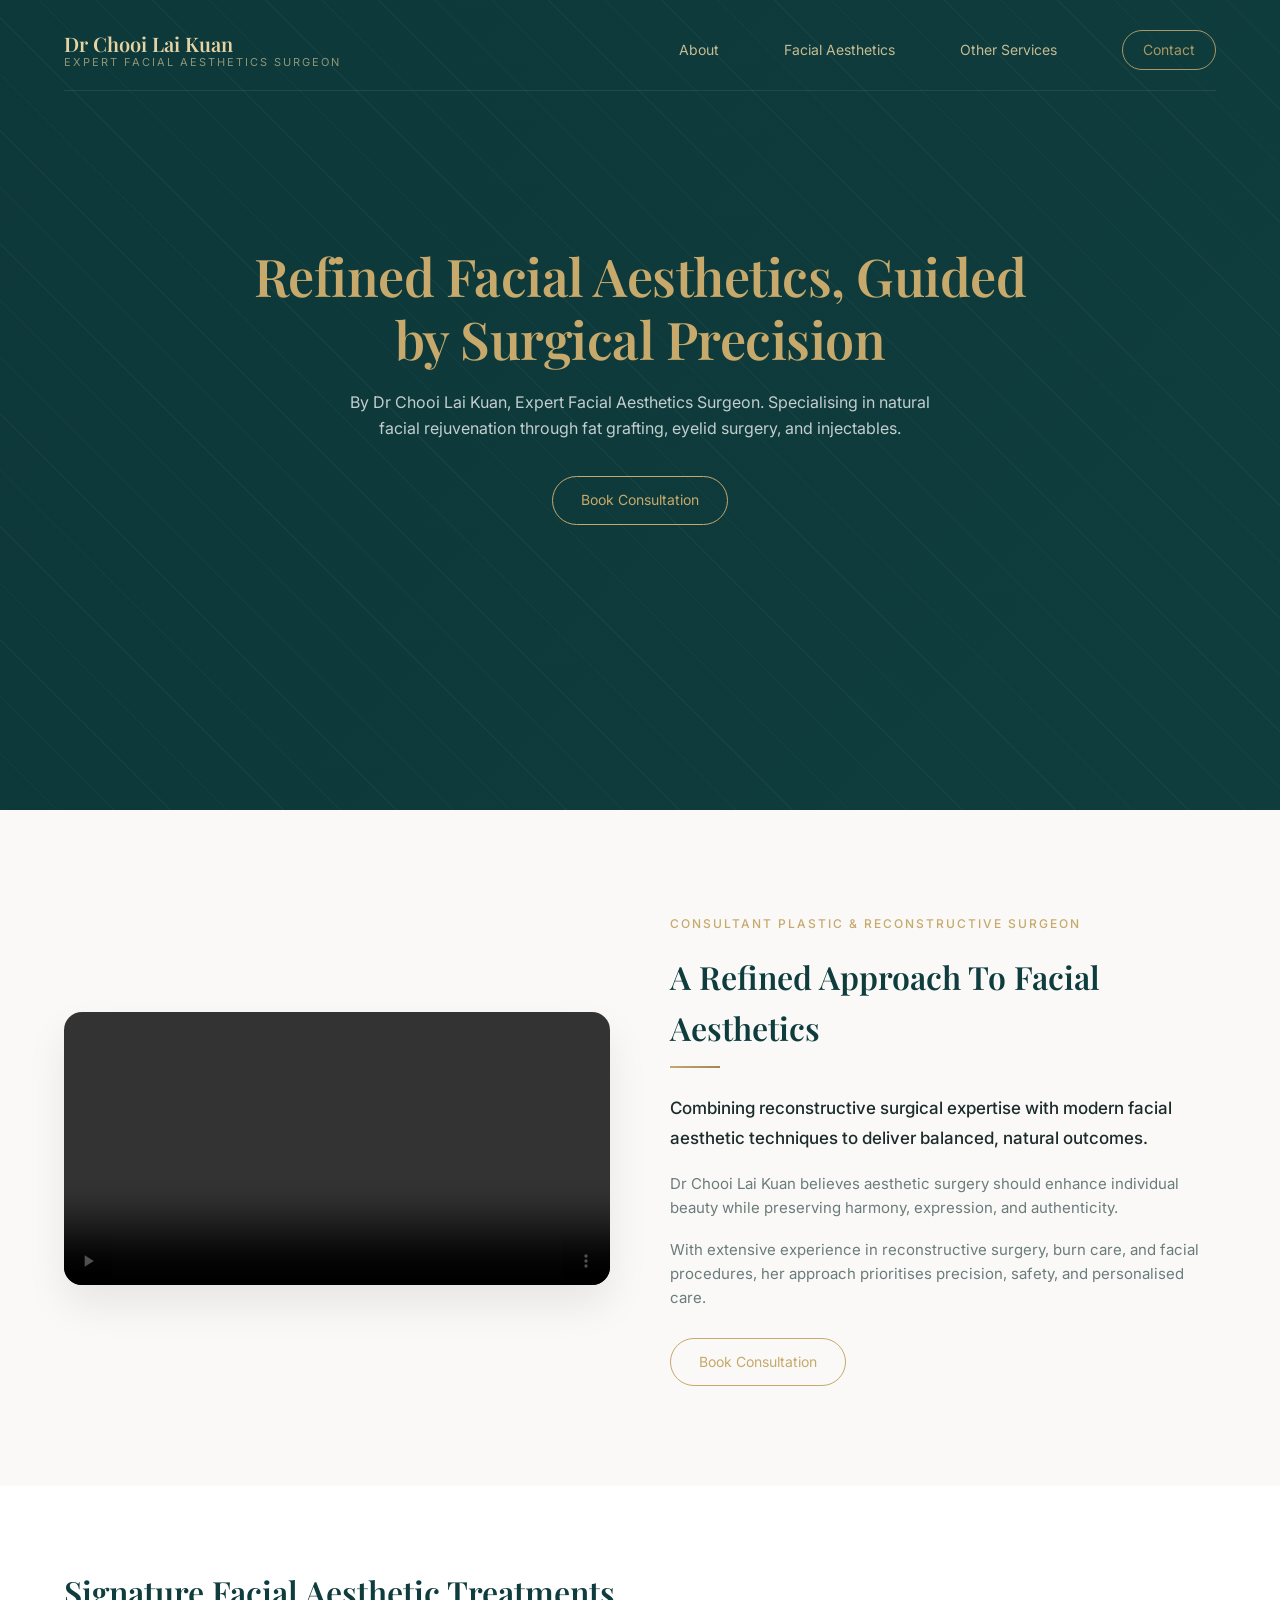
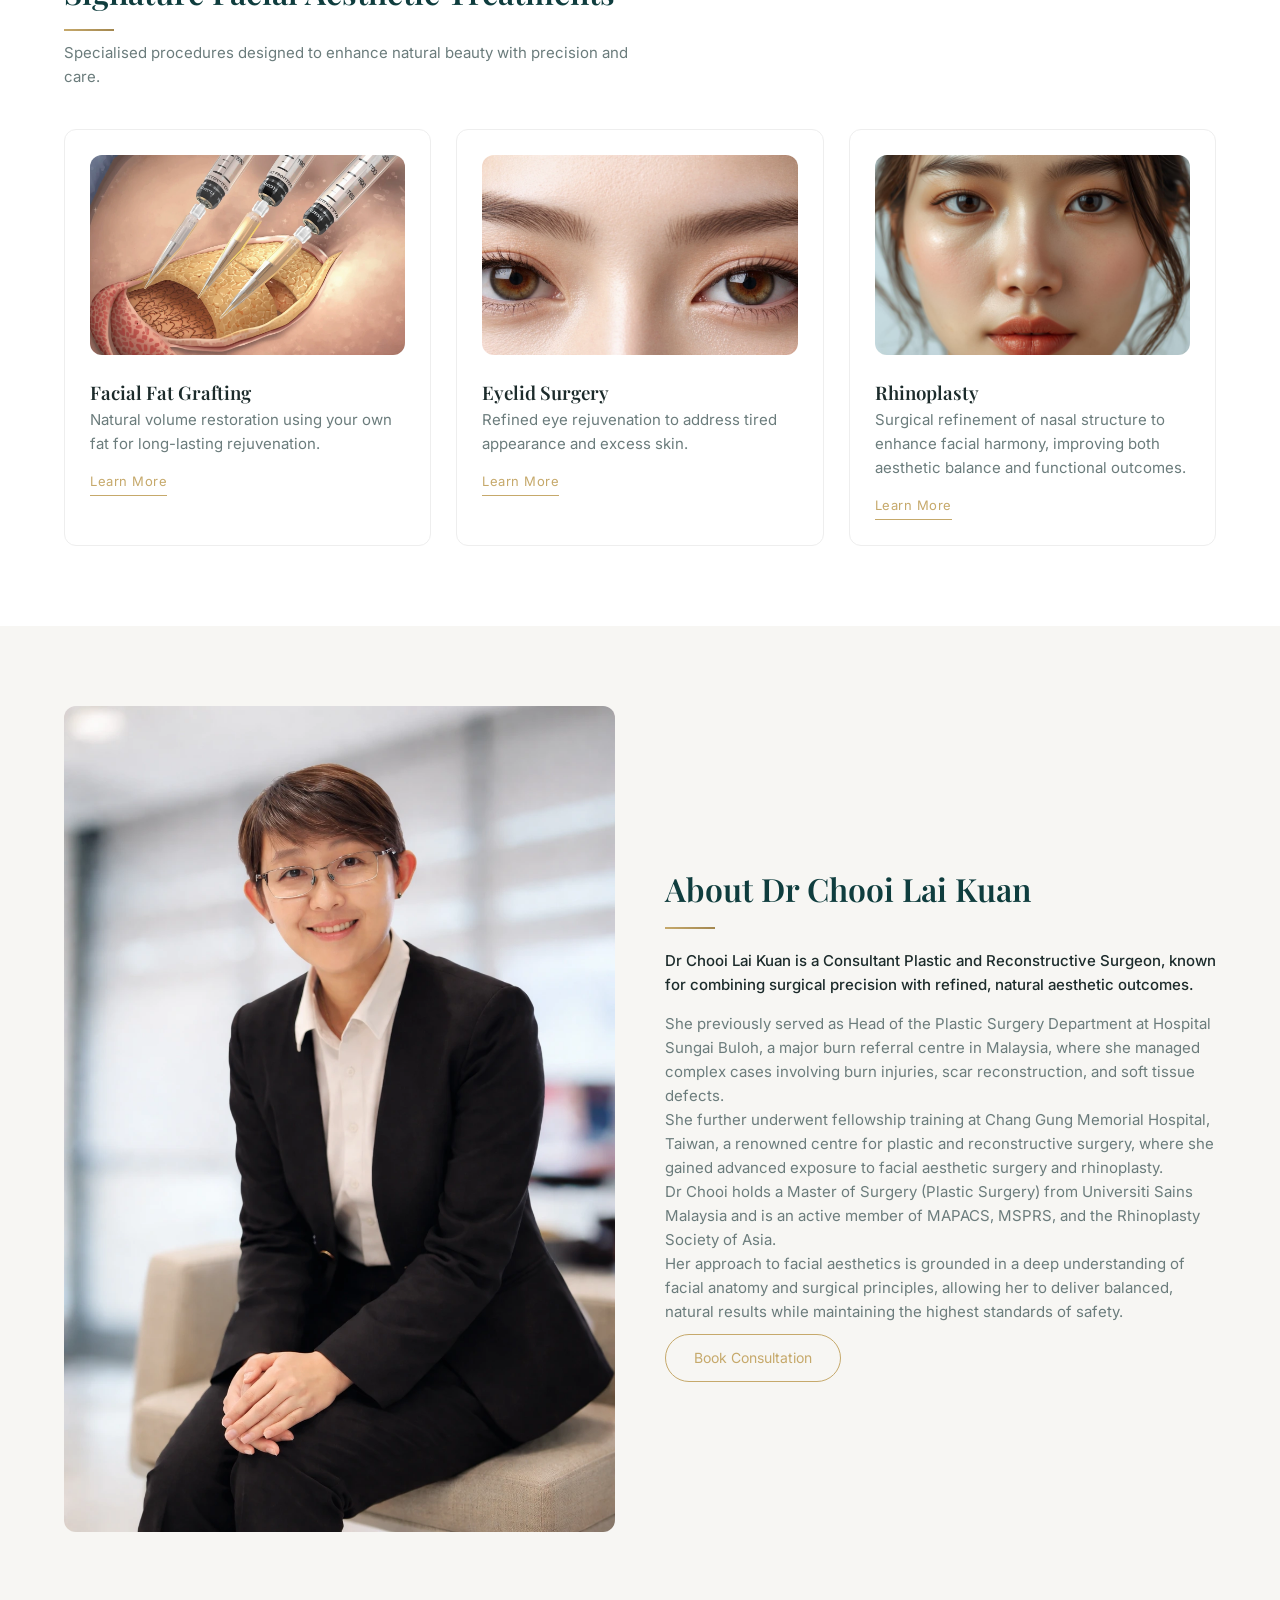
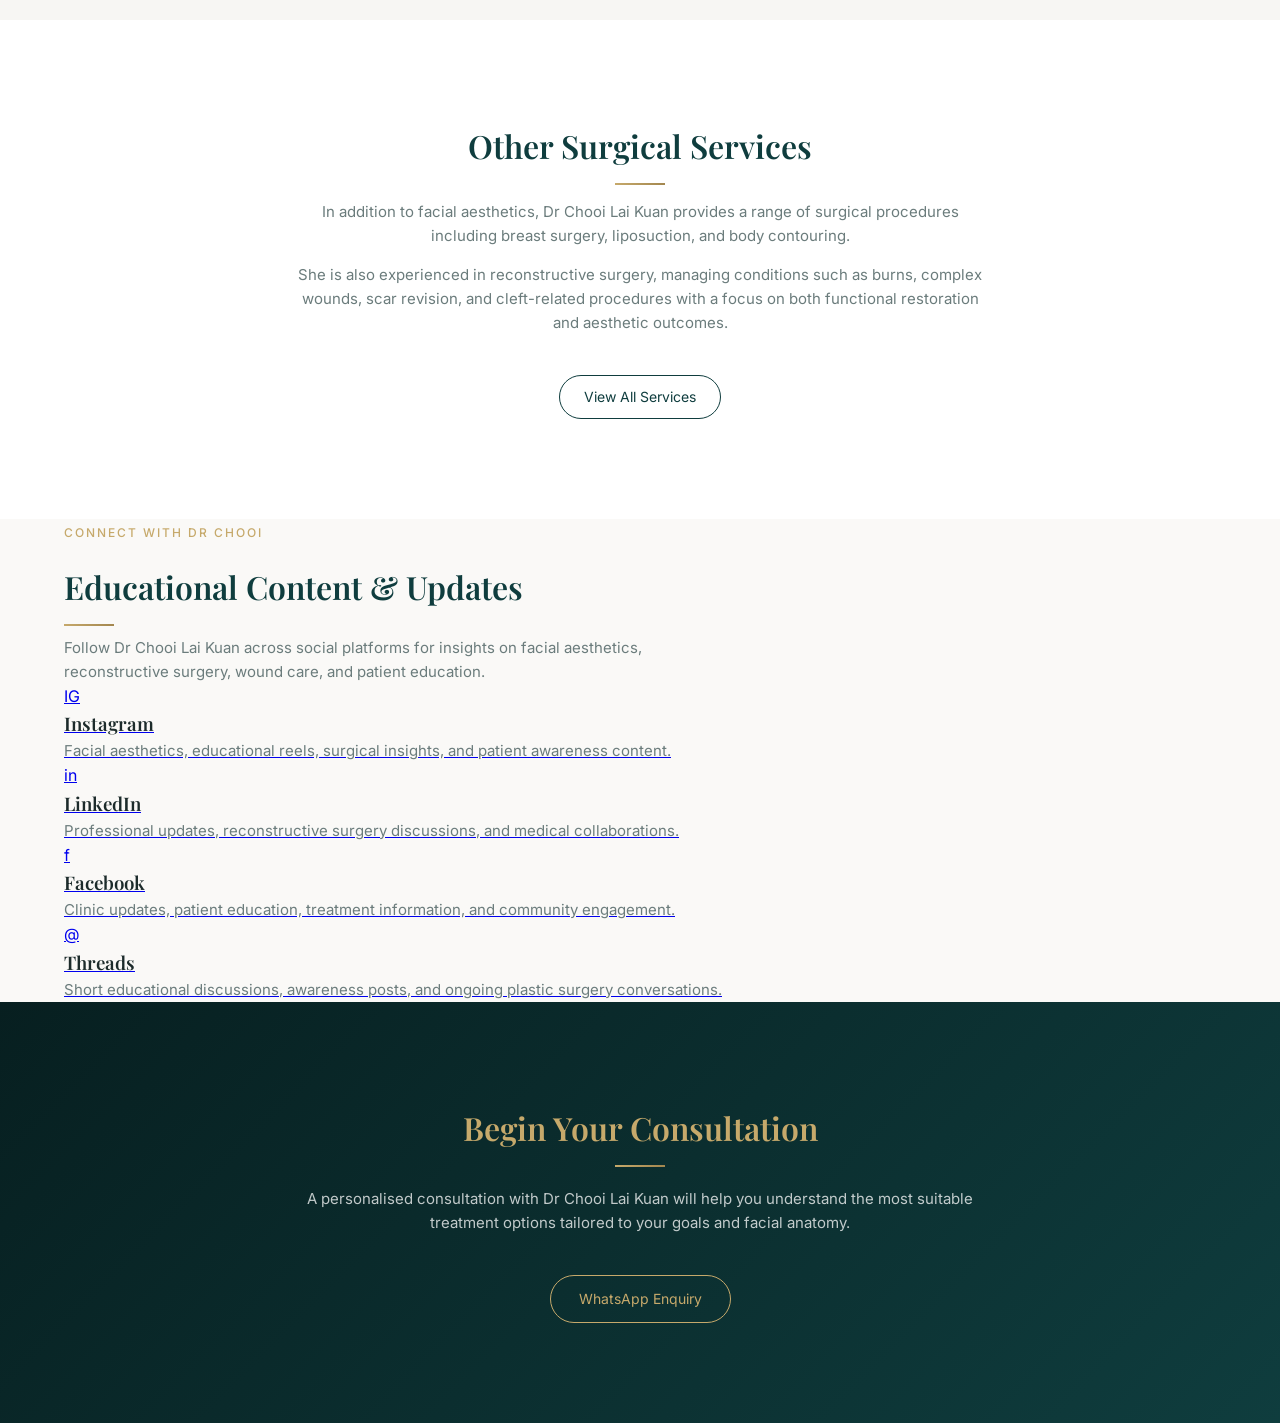
==== commit 132c783e: "Update index.html" ====
--- a/index.html
+++ b/index.html
@@ -207,6 +207,87 @@
   </div>
 </section>
 
+  <!-- ===== SOCIAL MEDIA SECTION ===== -->
+<section class="social-section">
+
+  <div class="container">
+
+    <div class="social-header">
+
+      <span class="intro-tag">
+        Connect With Dr Chooi
+      </span>
+
+      <h2>
+        Educational Content & Updates
+      </h2>
+
+      <p class="section-subtitle">
+        Follow Dr Chooi Lai Kuan across social platforms for insights on facial aesthetics, reconstructive surgery, wound care, and patient education.
+      </p>
+
+    </div>
+
+    <div class="social-grid">
+
+      <!-- INSTAGRAM -->
+      <a href="https://instagram.com/drchooi.plasticsurgery" class="social-card" target="_blank">
+
+        <div class="social-icon">IG</div>
+
+        <h3>Instagram</h3>
+
+        <p>
+          Facial aesthetics, educational reels, surgical insights, and patient awareness content.
+        </p>
+
+      </a>
+
+      <!-- LINKEDIN -->
+      <a href="https://linkedin.com/in/dr-chooi-lai-kuan-63294610a/" class="social-card" target="_blank">
+
+        <div class="social-icon">in</div>
+
+        <h3>LinkedIn</h3>
+
+        <p>
+          Professional updates, reconstructive surgery discussions, and medical collaborations.
+        </p>
+
+      </a>
+
+      <!-- FACEBOOK -->
+      <a href="https://facebook.com/lk.chooi" class="social-card" target="_blank">
+
+        <div class="social-icon">f</div>
+
+        <h3>Facebook</h3>
+
+        <p>
+          Clinic updates, patient education, treatment information, and community engagement.
+        </p>
+
+      </a>
+
+      <!-- THREADS -->
+      <a href="https://threads.net/@drchooi.plasticsurgery" class="social-card" target="_blank">
+
+        <div class="social-icon">@</div>
+
+        <h3>Threads</h3>
+
+        <p>
+          Short educational discussions, awareness posts, and ongoing plastic surgery conversations.
+        </p>
+
+      </a>
+
+    </div>
+
+  </div>
+
+</section>
+
   <section class="cta-section" id="contact">
   <div class="container cta-content">
 
--- a/style.css
+++ b/style.css
@@ -277,15 +277,14 @@
 /* VIDEO */
 
 .intro-video-wrapper{
-  position:relative;
-}
-
-.intro-video-wrapper video{
+  width:100%;
+}
+
+.intro-video{
   width:100%;
   border-radius:18px;
   display:block;
   box-shadow:0 20px 40px rgba(0,0,0,0.08);
-  object-fit:cover;
 }
 
 /* CONTENT */
@@ -293,10 +292,6 @@
 .intro-video-content h2{
   margin-bottom:25px;
   max-width:500px;
-}
-
-.intro-video-content h2::after{
-  margin-top:14px;
 }
 
 .intro-tag{
@@ -333,16 +328,6 @@
 
   .intro-video-content{
     text-align:center;
-  }
-
-  .intro-video-content h2::after{
-    margin-left:auto;
-    margin-right:auto;
-  }
-
-  .intro-video-content p{
-    margin-left:auto;
-    margin-right:auto;
   }
 
 }
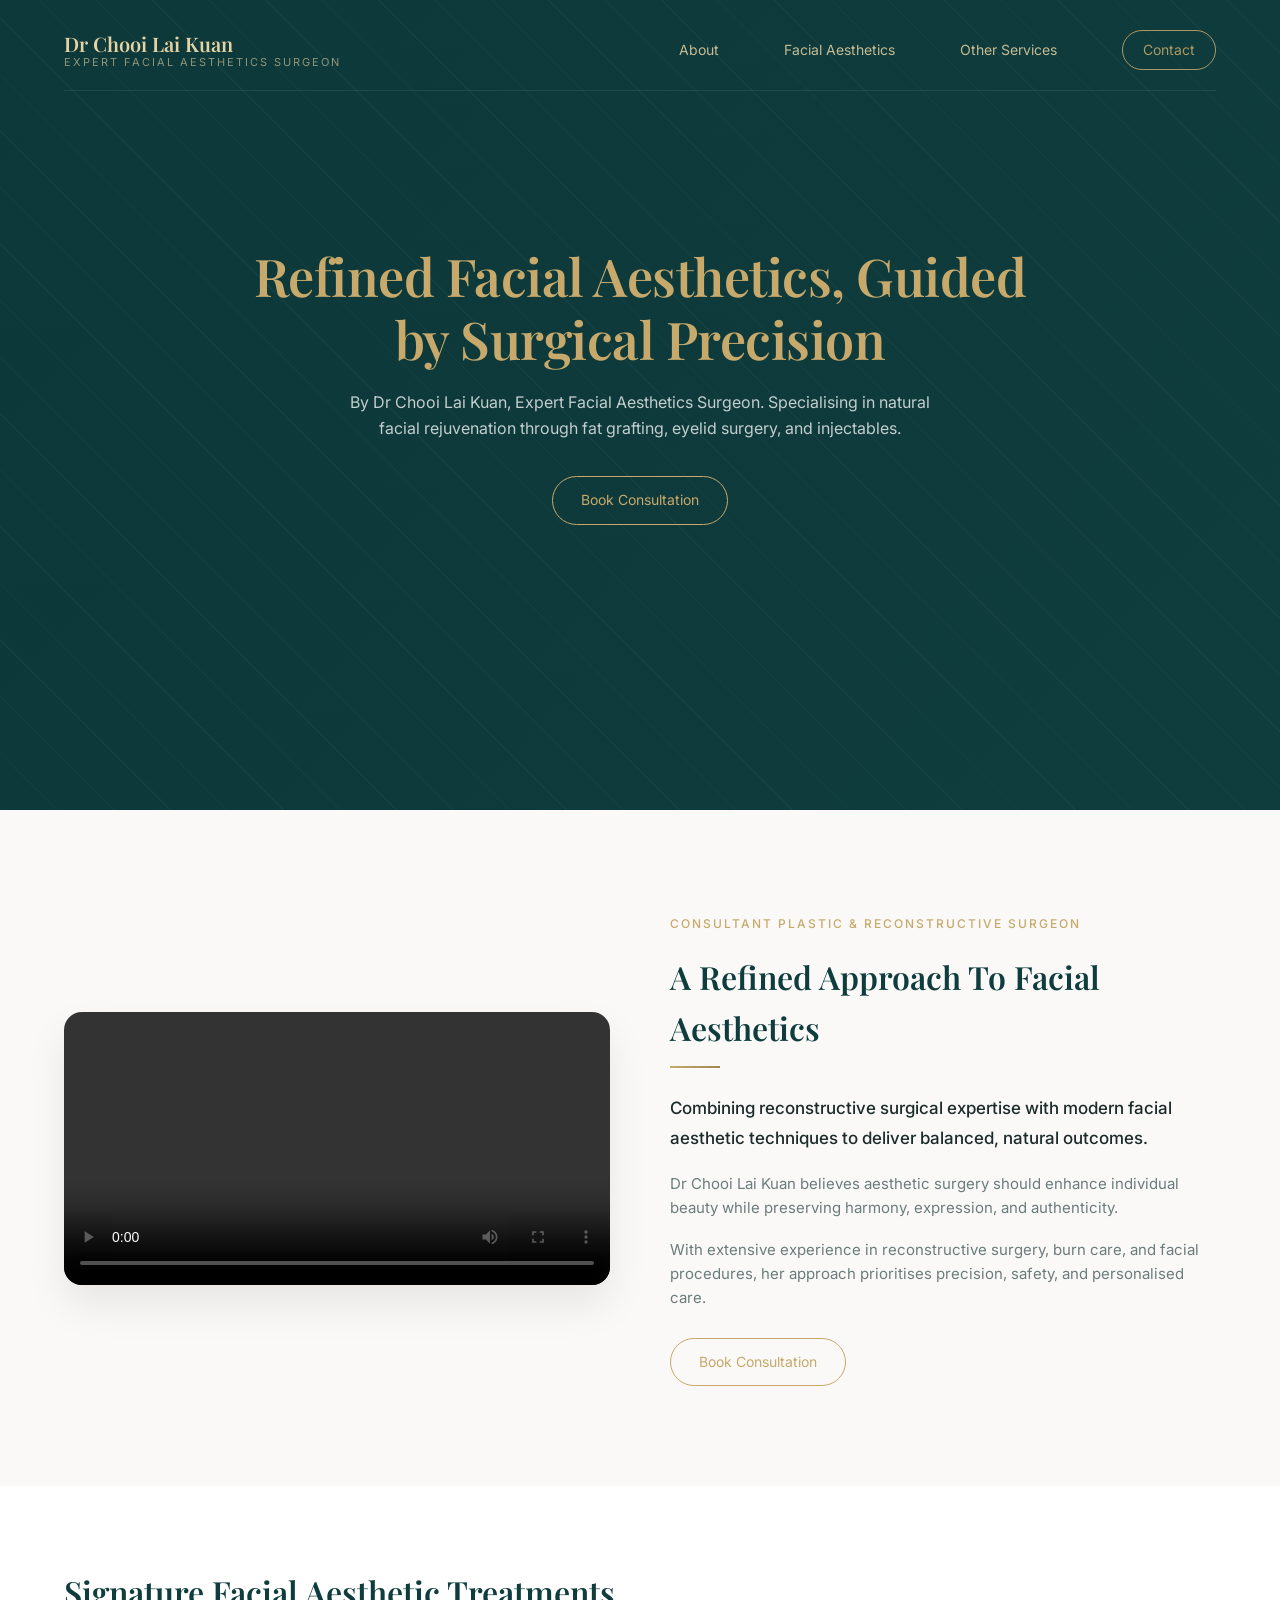
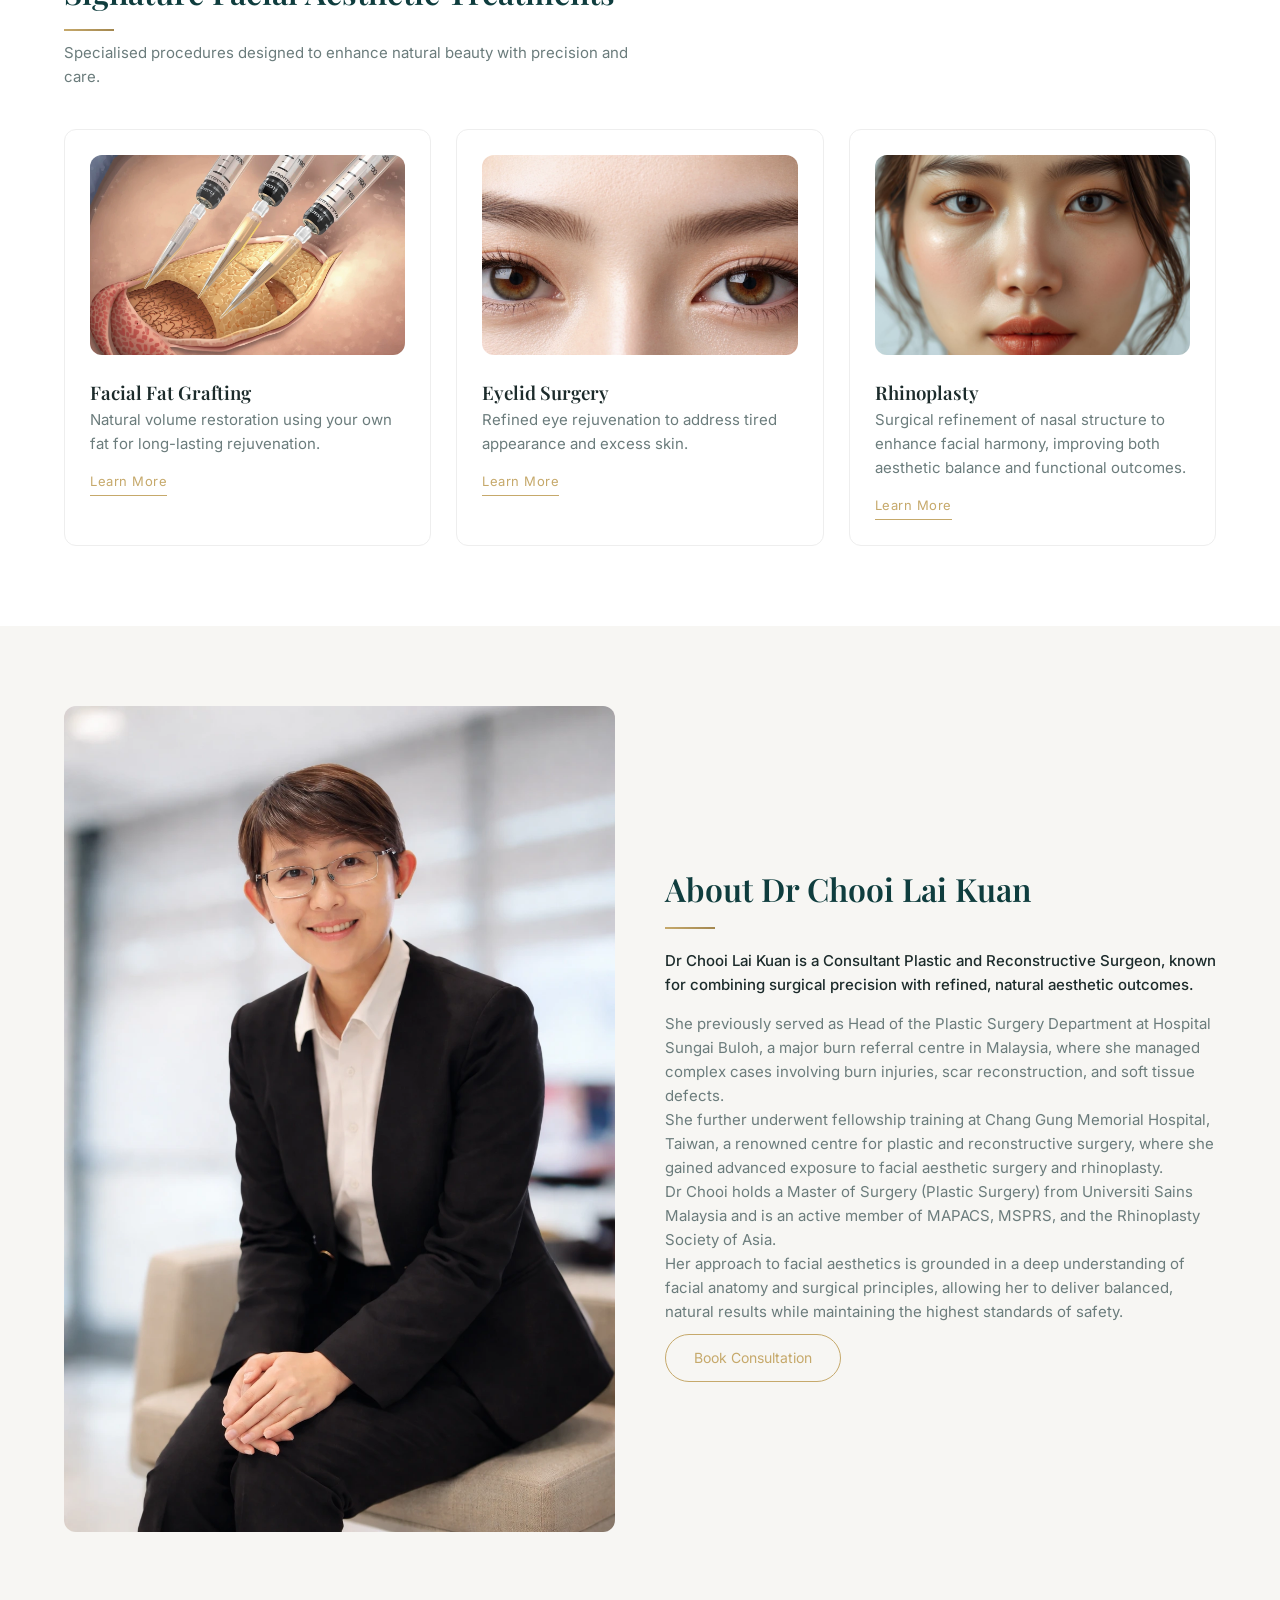
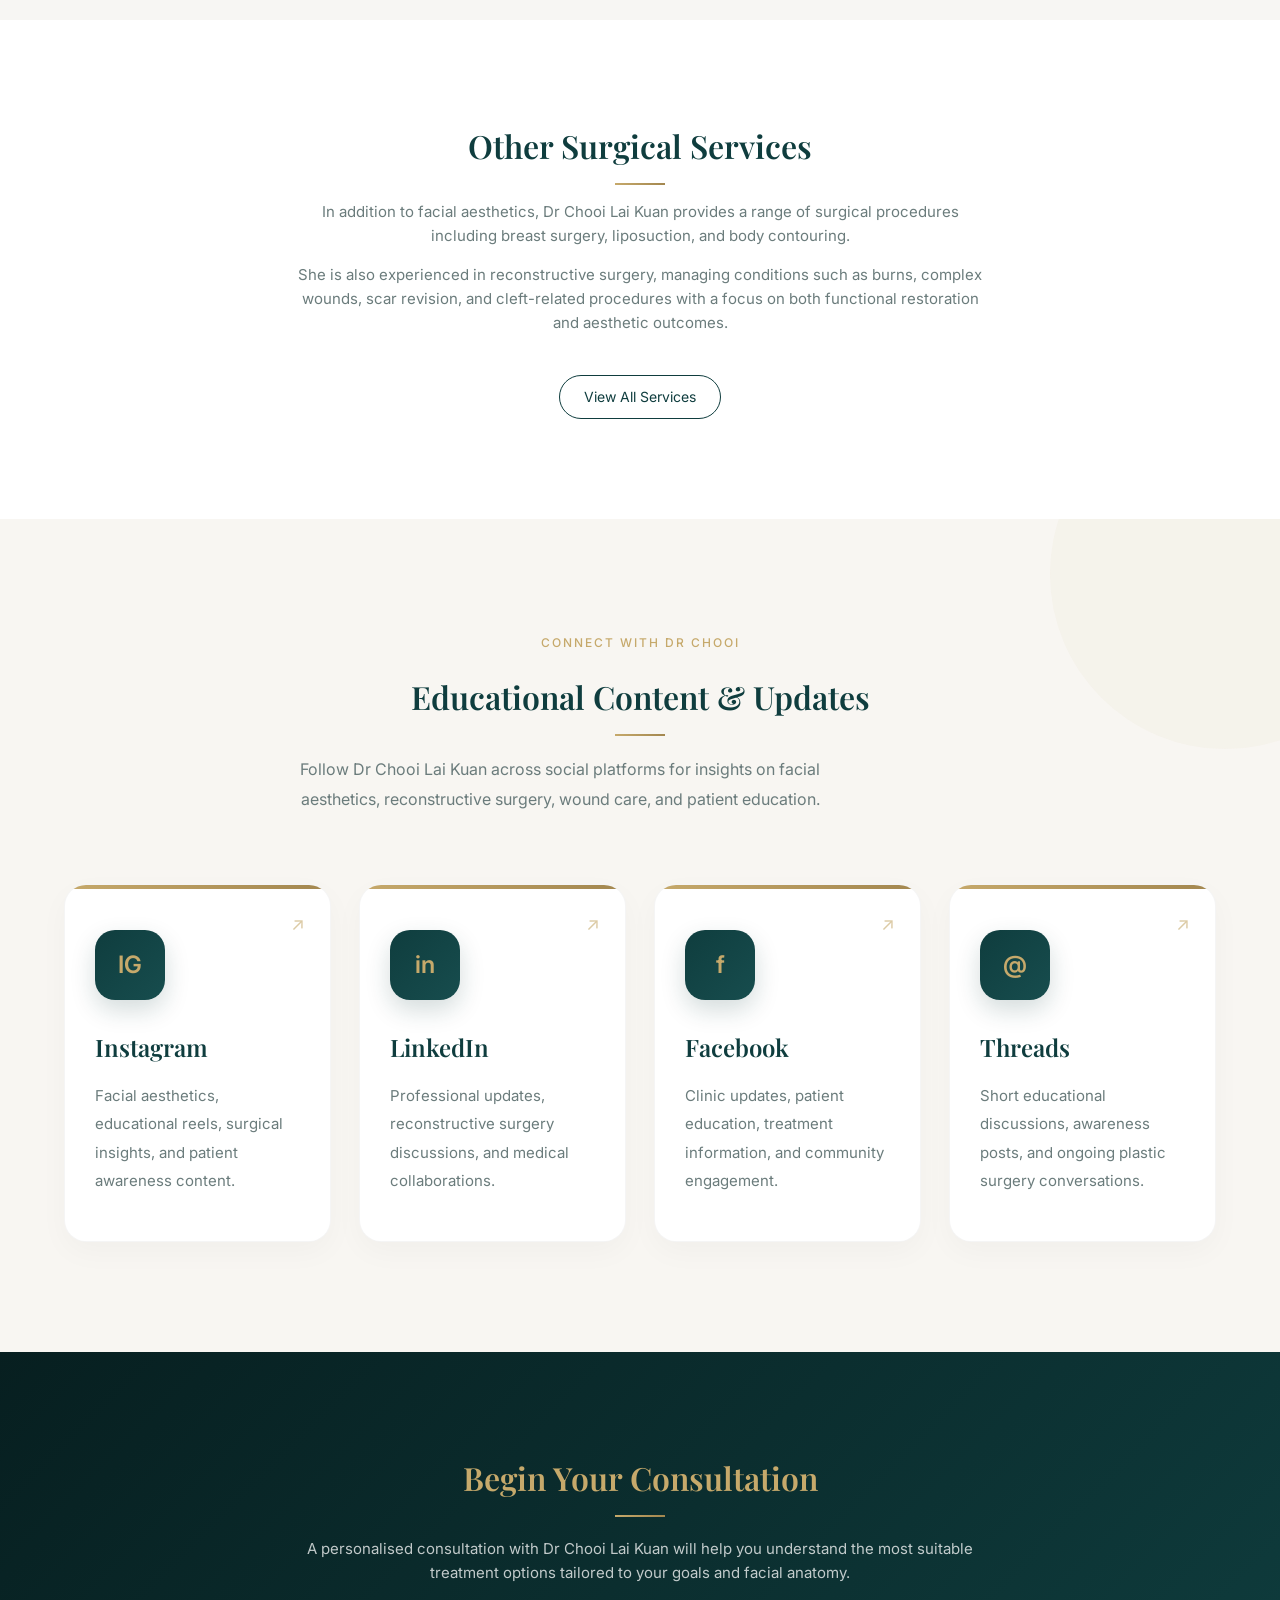
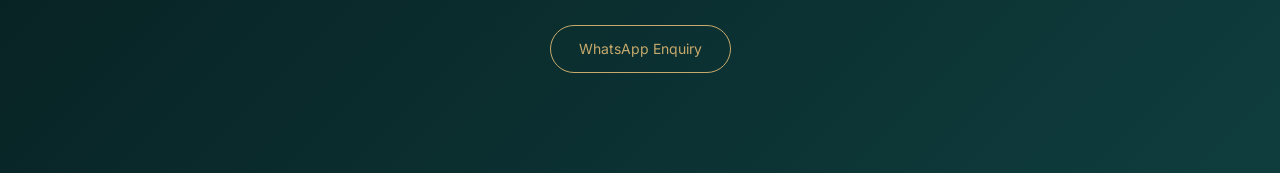
==== commit dd33f7f0: "Update index.html" ====
--- a/index.html
+++ b/index.html
@@ -4,8 +4,48 @@
   <meta charset="UTF-8">
   <meta name="viewport" content="width=device-width, initial-scale=1.0">
 
-  <title>Dr Chooi Lai Kuan | Facial Aesthetics Surgeon</title>
-
+  <title>
+Dr Chooi Lai Kuan | Plastic & Reconstructive Surgeon Malaysia | Facial Aesthetics, Rhinoplasty & Burn Reconstruction
+</title>
+
+  <meta name="description" content="Dr Chooi Lai Kuan is a Consultant Plastic & Reconstructive Surgeon in Malaysia specialising in facial aesthetics, rhinoplasty, eyelid surgery, burn reconstruction, scar revision, wound care, and facial rejuvenation.">
+<meta name="keywords" content="Plastic Surgeon Malaysia, Rhinoplasty Malaysia, Eyelid Surgery Malaysia, Facial Aesthetics Malaysia, Burn Reconstruction Malaysia, Scar Revision, Wound Care, Facial Fat Grafting, Plastic Surgery Kuala Lumpur">
+
+  <meta property="og:title" content="Dr Chooi Lai Kuan | Plastic & Reconstructive Surgeon Malaysia">
+
+<meta property="og:description" content="Specialising in facial aesthetics, rhinoplasty, eyelid surgery, burn reconstruction, scar revision, and reconstructive surgery.">
+
+<meta property="og:image" content="https://drchooiplasticsurgery.com/225BFDF0-3AAA-4766-9A1F-D3FA7B750352.webp">
+
+<meta property="og:url" content="https://drchooiplasticsurgery.com">
+
+<meta property="og:type" content="website">
+
+  <link rel="preload" as="video" href="meet-dr-chooi.mp4" type="video/mp4">
+
+  <script type="application/ld+json">
+{
+  "@context": "https://schema.org",
+  "@type": "Physician",
+  "name": "Dr Chooi Lai Kuan",
+  "url": "https://drchooiplasticsurgery.com",
+  "medicalSpecialty": [
+    "Plastic Surgery",
+    "Reconstructive Surgery"
+  ],
+  "address": {
+    "@type": "PostalAddress",
+    "addressCountry": "Malaysia"
+  },
+  "sameAs": [
+    "https://instagram.com/drchooi.plasticsurgery",
+    "https://linkedin.com/in/dr-chooi-lai-kuan-63294610a/",
+    "https://threads.net/@drchooi.plasticsurgery"
+    "https://www.facebook.com/lk.chooi"
+  ]
+}
+</script>
+  
   <!-- Google Fonts -->
   <link href="https://fonts.googleapis.com/css2?family=Playfair+Display:wght@600;700&family=Inter:wght@300;400;500;600&display=swap" rel="stylesheet">
 
--- a/style.css
+++ b/style.css
@@ -662,6 +662,161 @@
   }
 
 }
+/* =========================
+   PREMIUM SOCIAL SECTION
+========================= */
+
+.social-section{
+  background:#f8f6f2;
+  padding:110px 0;
+  position:relative;
+  overflow:hidden;
+}
+
+/* subtle background effect */
+
+.social-section::before{
+  content:"";
+  position:absolute;
+  top:-120px;
+  right:-120px;
+  width:350px;
+  height:350px;
+  background:rgba(198,169,107,0.05);
+  border-radius:50%;
+}
+
+.social-header{
+  text-align:center;
+  max-width:760px;
+  margin:0 auto 70px;
+}
+
+.social-header h2{
+  margin-bottom:18px;
+}
+
+.social-header h2::after{
+  margin-left:auto;
+  margin-right:auto;
+}
+
+.social-header p{
+  font-size:16px;
+  line-height:1.9;
+}
+
+/* GRID */
+
+.social-grid{
+  display:grid;
+  grid-template-columns:repeat(4,1fr);
+  gap:28px;
+}
+
+/* CARD */
+
+.social-card{
+  background:white;
+  border-radius:22px;
+  padding:45px 30px;
+  text-decoration:none;
+  position:relative;
+  overflow:hidden;
+  transition:0.4s ease;
+  border:1px solid rgba(0,0,0,0.04);
+  box-shadow:0 10px 30px rgba(0,0,0,0.03);
+}
+
+.social-card:hover{
+  transform:translateY(-8px);
+  box-shadow:0 25px 50px rgba(0,0,0,0.08);
+}
+
+/* gold top accent */
+
+.social-card::before{
+  content:"";
+  position:absolute;
+  top:0;
+  left:0;
+  width:100%;
+  height:4px;
+  background:linear-gradient(
+    90deg,
+    #c6a96b,
+    #a3874f
+  );
+}
+
+/* ICON */
+
+.social-icon{
+  width:70px;
+  height:70px;
+  border-radius:20px;
+  background:linear-gradient(
+    135deg,
+    #0f3d3e,
+    #174d4e
+  );
+  color:#c6a96b;
+  display:flex;
+  align-items:center;
+  justify-content:center;
+  font-size:24px;
+  font-weight:600;
+  margin-bottom:28px;
+  box-shadow:0 10px 25px rgba(15,61,62,0.18);
+}
+
+/* TEXT */
+
+.social-card h3{
+  font-size:24px;
+  margin-bottom:15px;
+  color:#0f3d3e;
+}
+
+.social-card p{
+  font-size:15px;
+  line-height:1.9;
+  color:#6b7c7c;
+}
+
+/* subtle arrow */
+
+.social-card::after{
+  content:"↗";
+  position:absolute;
+  top:25px;
+  right:25px;
+  font-size:18px;
+  color:#c6a96b;
+  opacity:0.6;
+}
+
+/* MOBILE */
+
+@media(max-width:1000px){
+
+  .social-grid{
+    grid-template-columns:repeat(2,1fr);
+  }
+
+}
+
+@media(max-width:700px){
+
+  .social-grid{
+    grid-template-columns:1fr;
+  }
+
+  .social-card{
+    padding:35px 25px;
+  }
+
+}
 
 /* =========================
    FOOTER
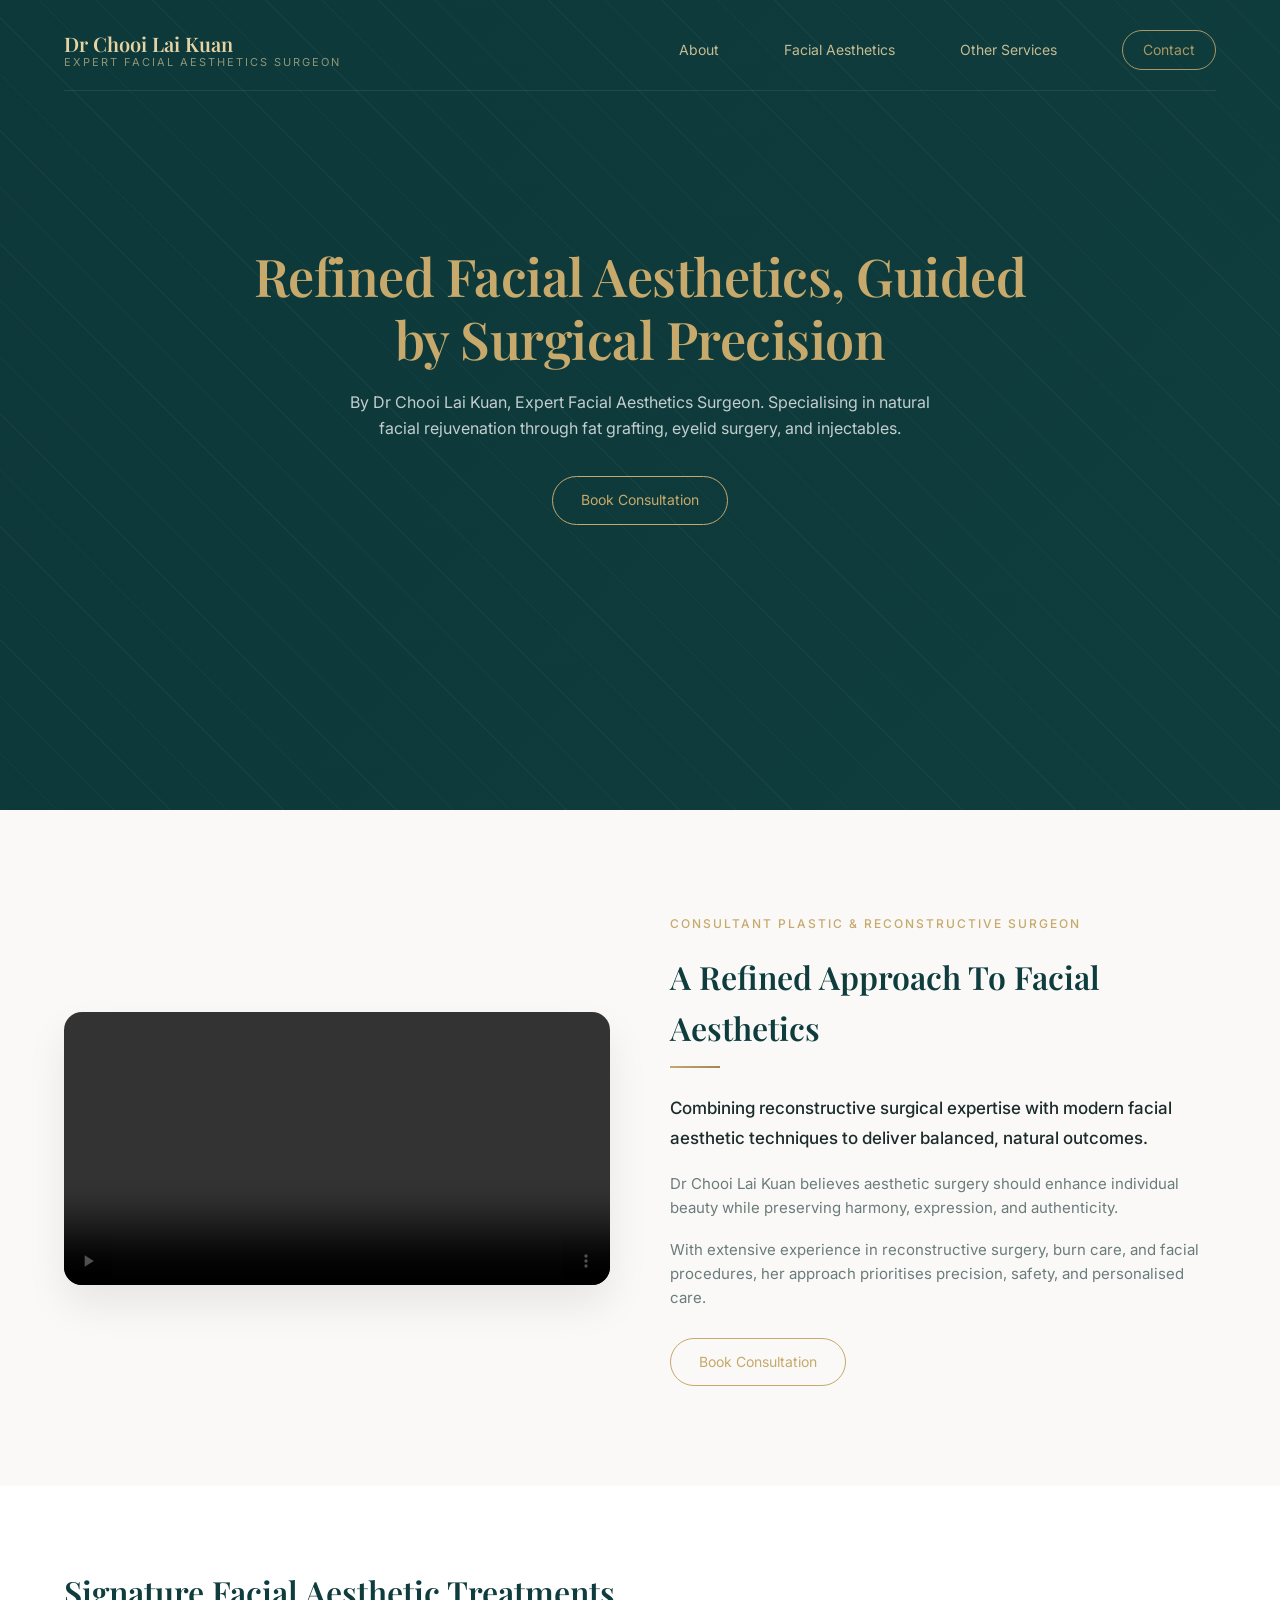
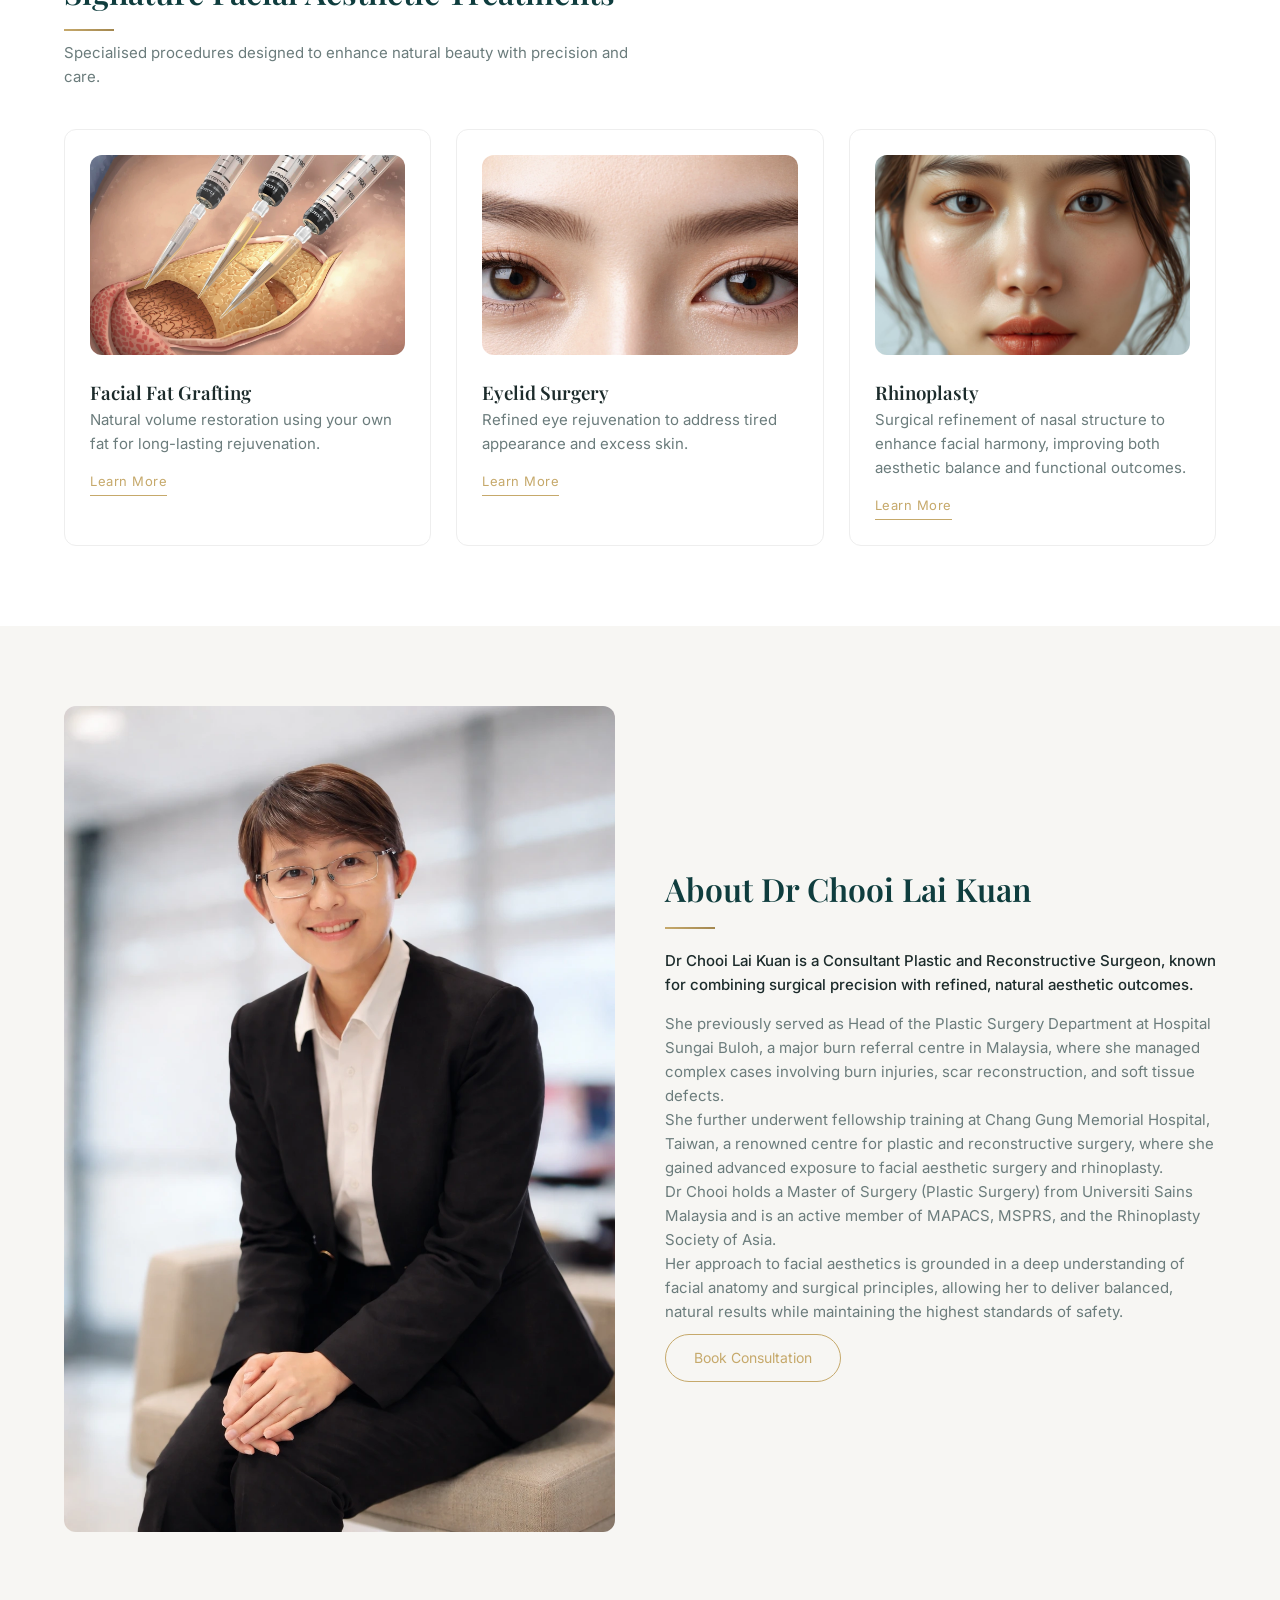
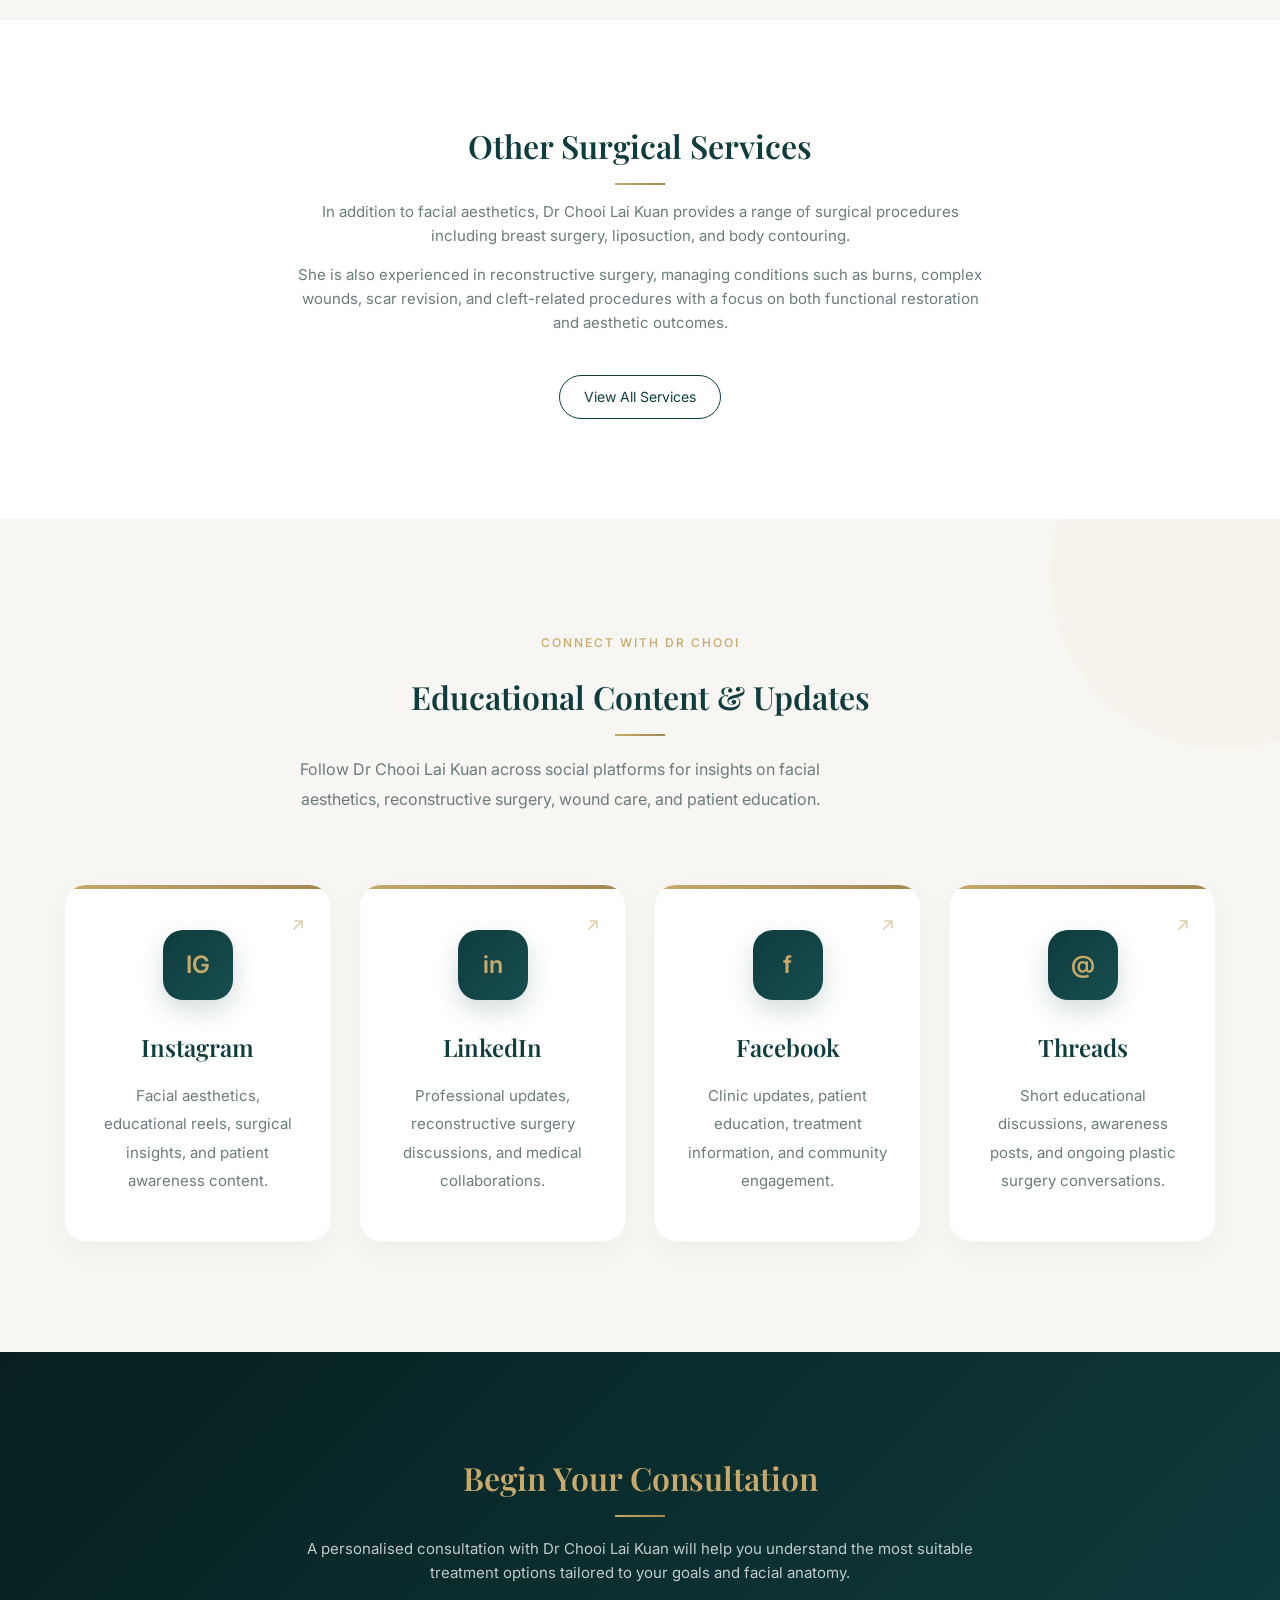
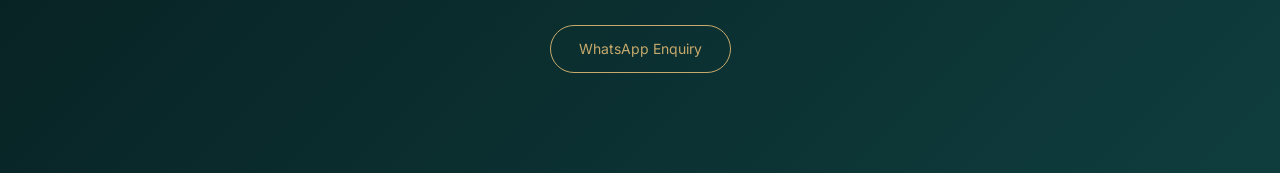
==== commit c58968d7: "Update index.html" ====
--- a/index.html
+++ b/index.html
@@ -29,20 +29,17 @@
   "@type": "Physician",
   "name": "Dr Chooi Lai Kuan",
   "url": "https://drchooiplasticsurgery.com",
-  "medicalSpecialty": [
-    "Plastic Surgery",
-    "Reconstructive Surgery"
-  ],
+  "medicalSpecialty": "Plastic Surgery",
   "address": {
     "@type": "PostalAddress",
     "addressCountry": "Malaysia"
   },
-  "sameAs": [
-    "https://instagram.com/drchooi.plasticsurgery",
-    "https://linkedin.com/in/dr-chooi-lai-kuan-63294610a/",
-    "https://threads.net/@drchooi.plasticsurgery"
-    "https://www.facebook.com/lk.chooi"
-  ]
+    "sameAs": [
+  "https://instagram.com/drchooi.plasticsurgery",
+  "https://linkedin.com/in/dr-chooi-lai-kuan-63294610a/",
+  "https://threads.net/@drchooi.plasticsurgery",
+  "https://www.facebook.com/lk.chooi"
+]
 }
 </script>
   
--- a/style.css
+++ b/style.css
@@ -726,6 +726,16 @@
   transition:0.4s ease;
   border:1px solid rgba(0,0,0,0.04);
   box-shadow:0 10px 30px rgba(0,0,0,0.03);
+
+  text-align:center;
+  display:flex;
+  flex-direction:column;
+  align-items:center;
+}
+
+.social-card p{
+  max-width:260px;
+  margin:0 auto;
 }
 
 .social-card:hover{
